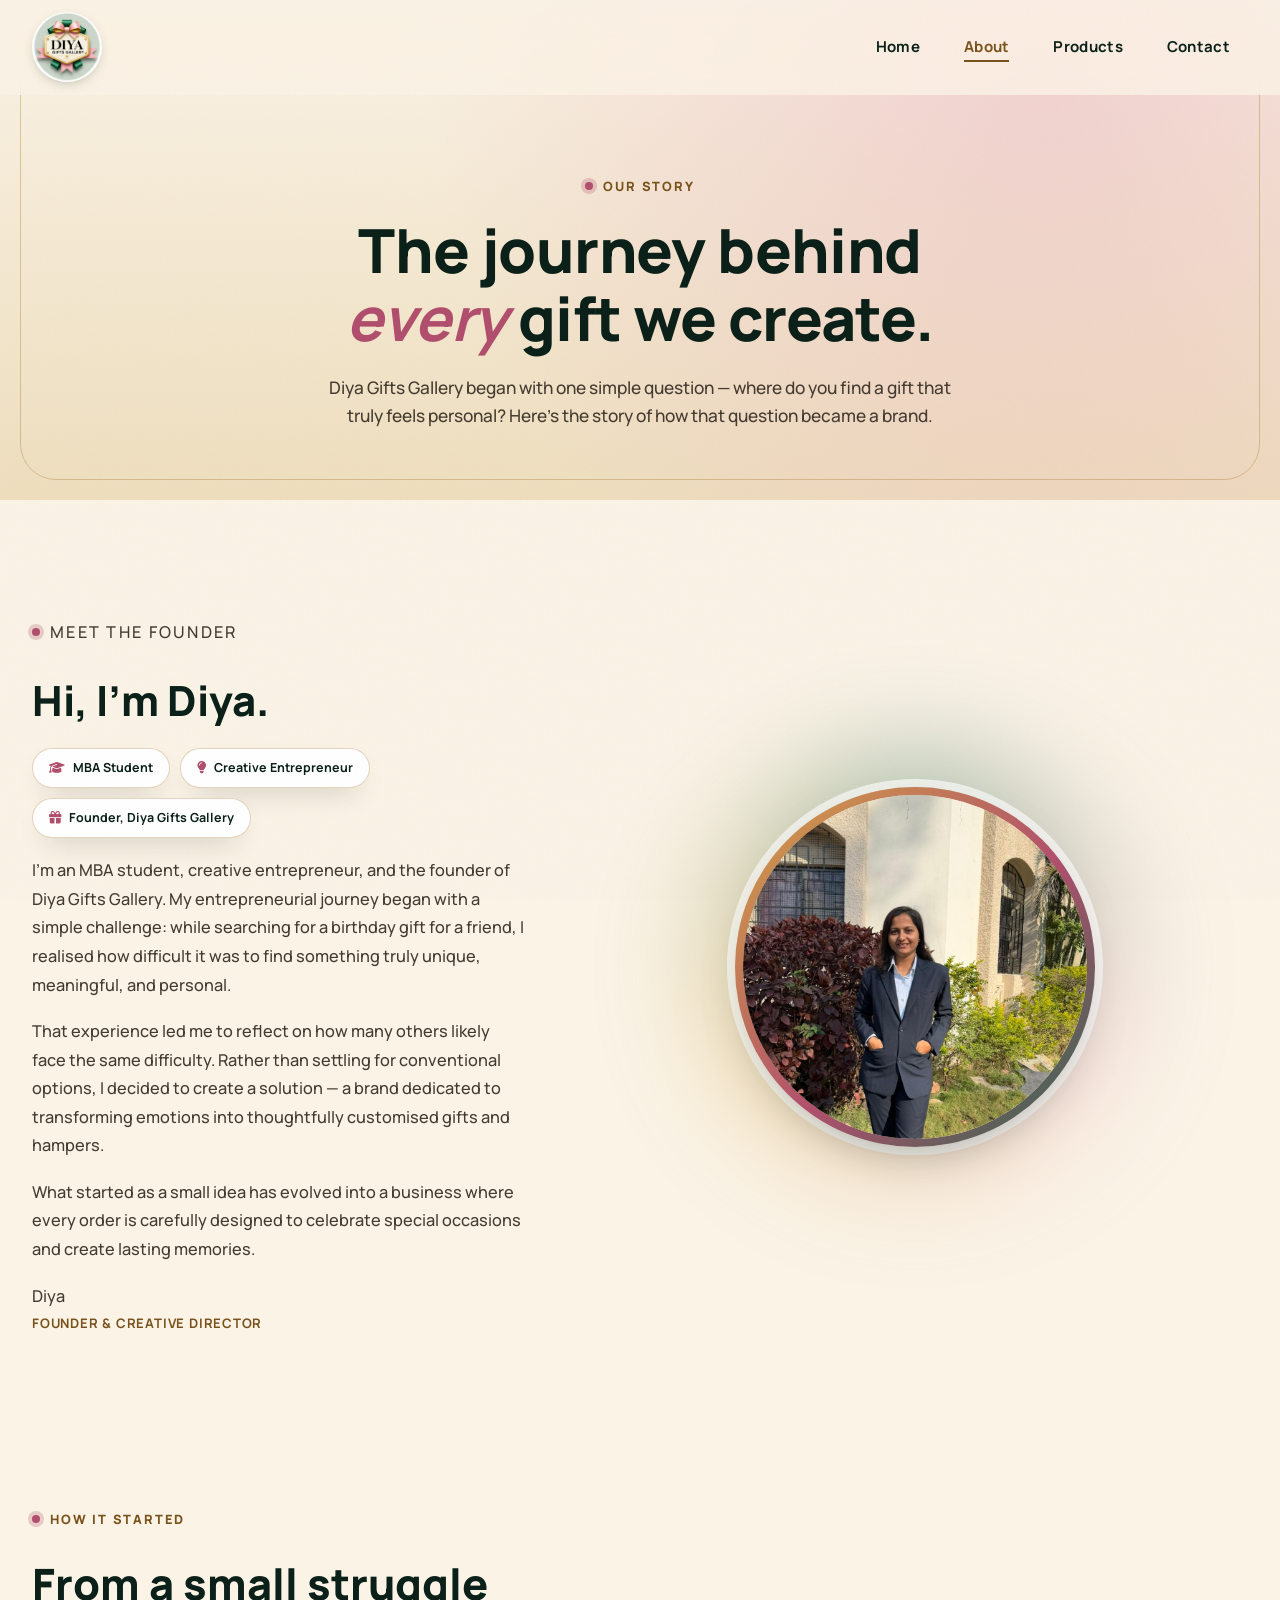
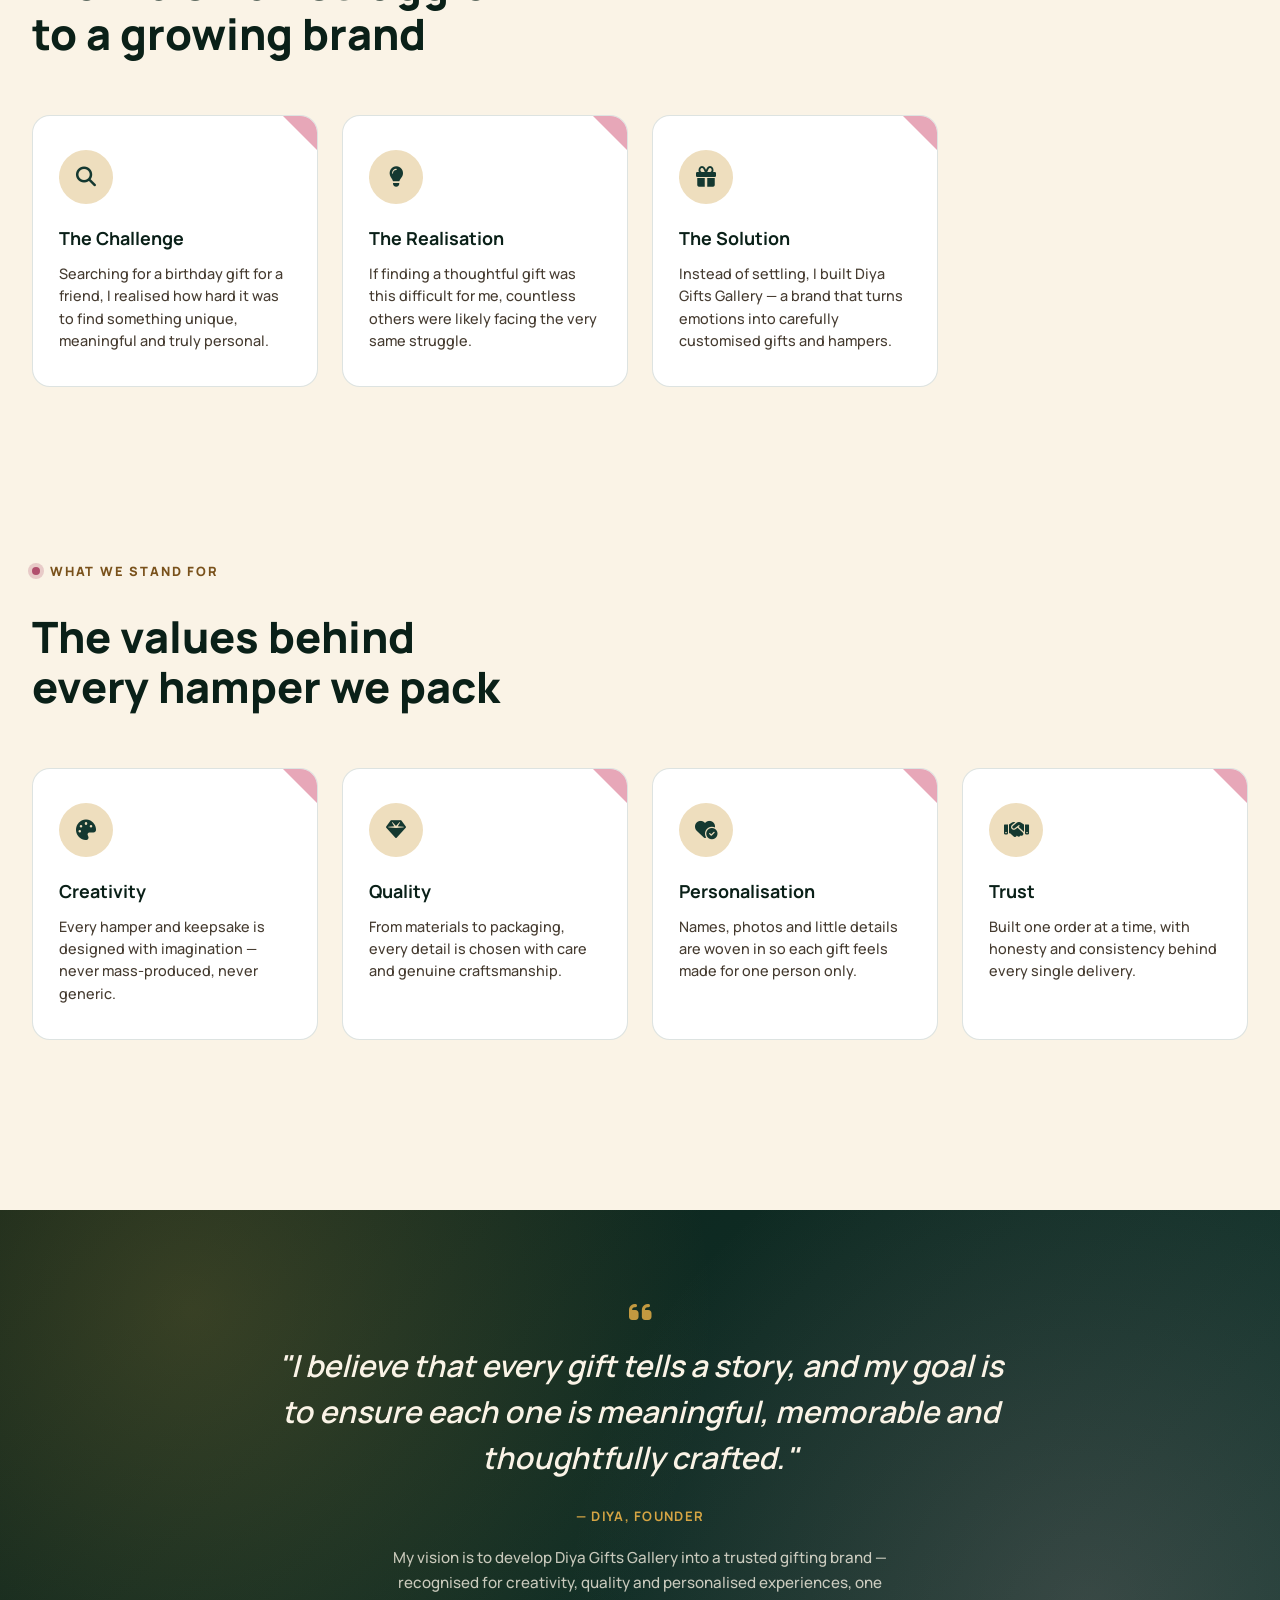
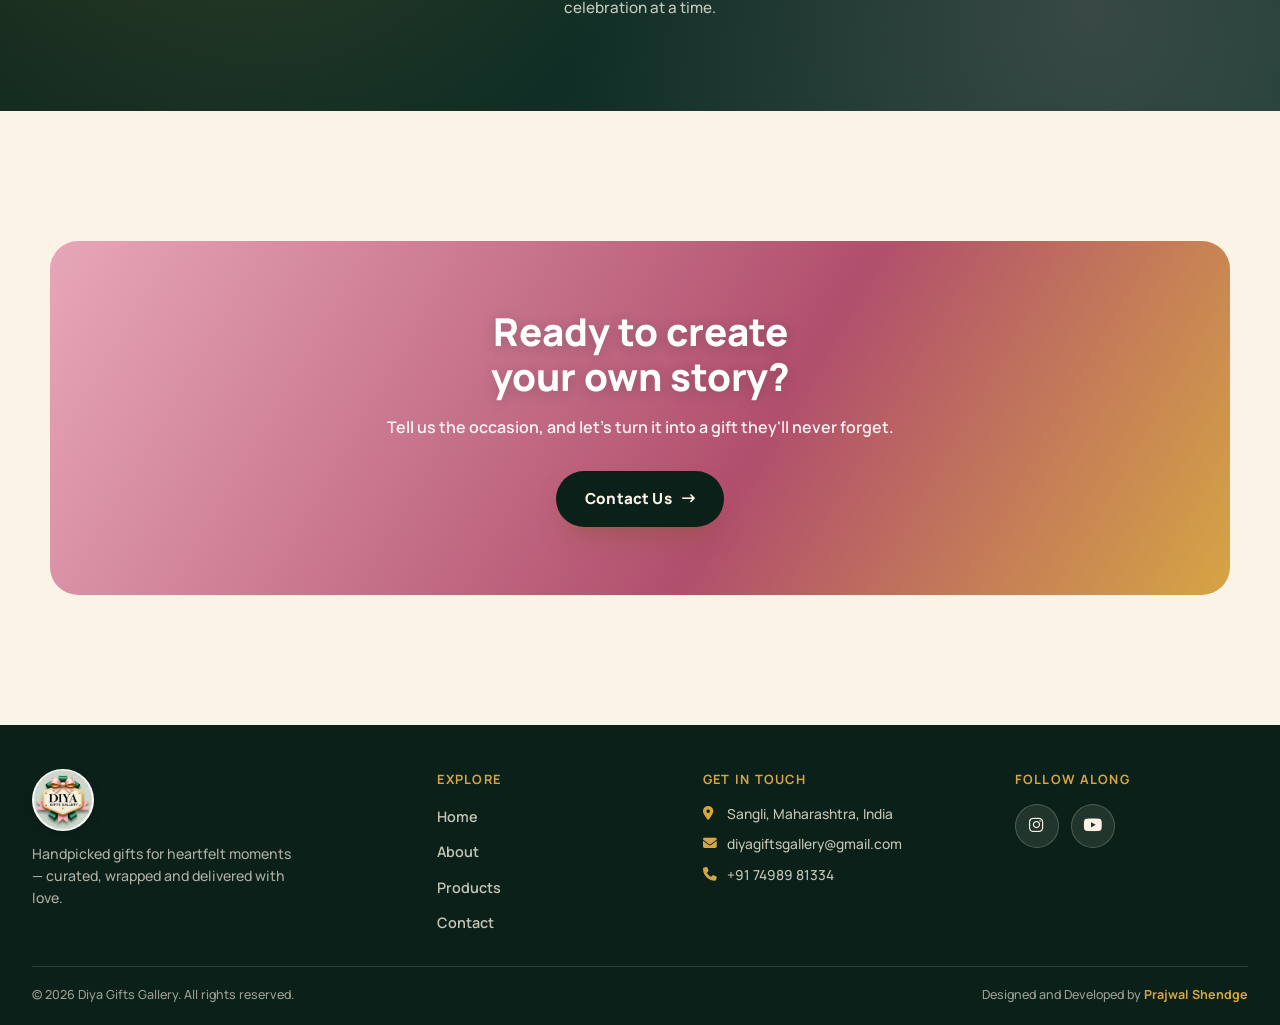
==== about.html @ cc7989a6 "Add files via upload" ====
<!DOCTYPE html>
<html lang="en">
<head>
<meta charset="UTF-8">
<meta name="viewport" content="width=device-width, initial-scale=1.0, viewport-fit=cover">
<title>About Diya | Diya Gifts Gallery</title>
<meta name="description" content="Meet Diya — MBA student, creative entrepreneur, and founder of Diya Gifts Gallery. Discover the story behind the brand and the values that shape every gift.">

<!-- Fonts -->
<link rel="preconnect" href="https://fonts.googleapis.com">
<link rel="preconnect" href="https://fonts.gstatic.com" crossorigin>
<link href="https://fonts.googleapis.com/css2?family=Manrope:ital,wght@0,400;0,500;0,600;0,700;0,800;1,500;1,600;1,700&display=swap" rel="stylesheet">

<!-- Icons -->
<link rel="stylesheet" href="https://cdnjs.cloudflare.com/ajax/libs/font-awesome/6.5.1/css/all.min.css">

<link rel="stylesheet" href="css/about.css">
<link rel="icon" href="Logo/Logo.jpeg" type="image/jpeg">
</head>
<body>

<!-- ===== Decorative grain overlay ===== -->
<div class="grain" aria-hidden="true"></div>

<!-- ===== HEADER ===== -->
<header class="site-header" id="siteHeader">
  <div class="header-inner">
    <a href="index.html" class="brand" aria-label="Diya Gifts Gallery — home">
      <img src="Logo/Logo.jpeg" alt="Diya Gifts Gallery logo" class="brand-logo">
    </a>

    <button class="nav-toggle" id="navToggle" type="button" aria-label="Open navigation menu" aria-expanded="false" aria-controls="mainNav">
      <span></span><span></span><span></span>
    </button>

    <nav class="main-nav" id="mainNav" aria-label="Primary">
      <button class="nav-close" id="navClose" type="button" aria-label="Close navigation menu">
        <i class="fa-solid fa-xmark"></i>
      </button>
      <ul>
        <li><a href="index.html" class="nav-link">Home</a></li>
        <li><a href="about.html" class="nav-link active">About</a></li>
        <li><a href="products.html" class="nav-link">Products</a></li>
        <li><a href="contact.html" class="nav-link">Contact</a></li>
      </ul>
    </nav>
  </div>

  <!-- Dimmed backdrop behind the open mobile dropdown; tap to close -->
  <div class="nav-overlay" id="navOverlay" hidden></div>
</header>

<main id="main">

  <!-- ===== PAGE HERO ===== -->
  <section class="page-hero">
    <div class="page-hero-frame" aria-hidden="true"></div>
    <div class="page-hero-inner" data-reveal>
      <p class="eyebrow"><span class="eyebrow-dot"></span>Our Story</p>
      <h1 class="page-hero-title">The journey behind<br><em>every</em> gift we create.</h1>
      <p class="page-hero-text">
        Diya Gifts Gallery began with one simple question — where do you find a
        gift that truly feels personal? Here's the story of how that question
        became a brand.
      </p>
    </div>
  </section>

  <!-- ===== FOUNDER ===== -->
  <section class="founder">
    <div class="founder-grid">

      <div class="founder-copy" data-reveal>
        <p class="eyebrow"><span class="eyebrow-dot"></span>Meet the Founder</p>
        <h2>Hi, I'm Diya.</h2>

        <div class="founder-badges">
          <span class="founder-badge"><i class="fa-solid fa-graduation-cap"></i> MBA Student</span>
          <span class="founder-badge"><i class="fa-solid fa-lightbulb"></i> Creative Entrepreneur</span>
          <span class="founder-badge"><i class="fa-solid fa-gift"></i> Founder, Diya Gifts Gallery</span>
        </div>

        <p>
          I'm an MBA student, creative entrepreneur, and the founder of Diya
          Gifts Gallery. My entrepreneurial journey began with a simple
          challenge: while searching for a birthday gift for a friend, I
          realised how difficult it was to find something truly unique,
          meaningful, and personal.
        </p>
        <p>
          That experience led me to reflect on how many others likely face
          the same difficulty. Rather than settling for conventional options,
          I decided to create a solution — a brand dedicated to transforming
          emotions into thoughtfully customised gifts and hampers.
        </p>
        <p>
          What started as a small idea has evolved into a business where
          every order is carefully designed to celebrate special occasions
          and create lasting memories.
        </p>

        <p class="founder-signature">
          Diya
          <span>Founder &amp; Creative Director</span>
        </p>
      </div>

      <div class="founder-visual" data-reveal>
        <div class="founder-glow" aria-hidden="true"></div>
        <div class="founder-frame">
          <div class="founder-frame-inner">
            <img src="Logo/AboutProfile.jpeg" alt="Diya — Founder of Diya Gifts Gallery" class="founder-photo">
          </div>
        </div>
      </div>

    </div>
  </section>

  <!-- ===== HOW IT ALL BEGAN ===== -->
  <section class="collections">
    <div class="section-head" data-reveal>
      <p class="eyebrow"><span class="eyebrow-dot"></span>How It Started</p>
      <h2>From a small struggle<br>to a growing brand</h2>
    </div>

    <div class="collection-grid">
      <article class="collection-card" data-reveal>
        <div class="card-fold" aria-hidden="true"></div>
        <div class="card-icon"><i class="fa-solid fa-magnifying-glass"></i></div>
        <h3>The Challenge</h3>
        <p>Searching for a birthday gift for a friend, I realised how hard it was to find something unique, meaningful and truly personal.</p>
      </article>

      <article class="collection-card" data-reveal>
        <div class="card-fold" aria-hidden="true"></div>
        <div class="card-icon"><i class="fa-solid fa-lightbulb"></i></div>
        <h3>The Realisation</h3>
        <p>If finding a thoughtful gift was this difficult for me, countless others were likely facing the very same struggle.</p>
      </article>

      <article class="collection-card" data-reveal>
        <div class="card-fold" aria-hidden="true"></div>
        <div class="card-icon"><i class="fa-solid fa-gift"></i></div>
        <h3>The Solution</h3>
        <p>Instead of settling, I built Diya Gifts Gallery — a brand that turns emotions into carefully customised gifts and hampers.</p>
      </article>
    </div>
  </section>

  <!-- ===== WHAT WE STAND FOR ===== -->
  <section class="collections">
    <div class="section-head" data-reveal>
      <p class="eyebrow"><span class="eyebrow-dot"></span>What We Stand For</p>
      <h2>The values behind<br>every hamper we pack</h2>
    </div>

    <div class="collection-grid">
      <article class="collection-card" data-reveal>
        <div class="card-fold" aria-hidden="true"></div>
        <div class="card-icon"><i class="fa-solid fa-palette"></i></div>
        <h3>Creativity</h3>
        <p>Every hamper and keepsake is designed with imagination — never mass-produced, never generic.</p>
      </article>

      <article class="collection-card" data-reveal>
        <div class="card-fold" aria-hidden="true"></div>
        <div class="card-icon"><i class="fa-solid fa-gem"></i></div>
        <h3>Quality</h3>
        <p>From materials to packaging, every detail is chosen with care and genuine craftsmanship.</p>
      </article>

      <article class="collection-card" data-reveal>
        <div class="card-fold" aria-hidden="true"></div>
        <div class="card-icon"><i class="fa-solid fa-heart-circle-check"></i></div>
        <h3>Personalisation</h3>
        <p>Names, photos and little details are woven in so each gift feels made for one person only.</p>
      </article>

      <article class="collection-card" data-reveal>
        <div class="card-fold" aria-hidden="true"></div>
        <div class="card-icon"><i class="fa-solid fa-handshake"></i></div>
        <h3>Trust</h3>
        <p>Built one order at a time, with honesty and consistency behind every single delivery.</p>
      </article>
    </div>
  </section>

  <!-- ===== VISION QUOTE ===== -->
  <section class="story" data-reveal>
    <div class="story-inner">
      <i class="fa-solid fa-quote-left story-quote-icon"></i>
      <p class="story-quote">
        "I believe that every gift tells a story, and my goal is to ensure
        each one is meaningful, memorable and thoughtfully crafted."
      </p>
      <p class="story-sign">— Diya, Founder</p>
      <p class="story-note">
        My vision is to develop Diya Gifts Gallery into a trusted gifting
        brand — recognised for creativity, quality and personalised
        experiences, one celebration at a time.
      </p>
    </div>
  </section>

  <!-- ===== CTA BANNER ===== -->
  <section class="cta-banner" data-reveal>
    <div class="cta-inner">
      <h2>Ready to create<br>your own story?</h2>
      <p>Tell us the occasion, and let's turn it into a gift they'll never forget.</p>
      <a href="contact.html" class="btn btn-primary btn-light">
        <span>Contact Us</span>
        <i class="fa-solid fa-arrow-right-long"></i>
      </a>
    </div>
  </section>

</main>

<!-- ===== FOOTER ===== -->
<footer class="site-footer">
  <div class="footer-top">

    <div class="footer-brand">
      <img src="Logo/Logo.jpeg" alt="Diya Gifts Gallery logo" class="footer-logo">
      <p>Handpicked gifts for heartfelt moments — curated, wrapped and delivered with love.</p>
    </div>

    <div class="footer-links">
      <h4>Explore</h4>
      <ul>
        <li><a href="index.html">Home</a></li>
        <li><a href="about.html">About</a></li>
        <li><a href="products.html">Products</a></li>
        <li><a href="contact.html">Contact</a></li>
      </ul>
    </div>

    <div class="footer-contact">
      <h4>Get in Touch</h4>
      <ul>
        <li><i class="fa-solid fa-location-dot"></i> Sangli, Maharashtra, India</li>
        <li><i class="fa-solid fa-envelope"></i> diyagiftsgallery@gmail.com</li>
        <li><i class="fa-solid fa-phone"></i> +91 74989 81334</li>
      </ul>
    </div>

    <div class="footer-social">
      <h4>Follow Along</h4>
      <div class="social-icons">
        <a href="https://instagram.com" target="_blank" rel="noopener noreferrer" aria-label="Follow us on Instagram" class="social-btn instagram">
          <i class="fa-brands fa-instagram"></i>
        </a>
        <a href="https://youtube.com" target="_blank" rel="noopener noreferrer" aria-label="Subscribe on YouTube" class="social-btn youtube">
          <i class="fa-brands fa-youtube"></i>
        </a>
      </div>
    </div>

  </div>

  <div class="footer-bottom">
    <p>&copy; <span id="year"></span> Diya Gifts Gallery. All rights reserved.</p>
    <p class="footer-credit">Designed and Developed by <span>Prajwal Shendge</span></p>
  </div>
</footer>

<button id="backToTop" class="back-to-top" aria-label="Back to top">
  <i class="fa-solid fa-arrow-up"></i>
</button>

<script>
  // ===== Current year in footer =====
  document.getElementById('year').textContent = new Date().getFullYear();

  // ===== Mobile nav (compact dropdown card, not full screen) =====
  const navToggle  = document.getElementById('navToggle');
  const navClose   = document.getElementById('navClose');
  const mainNav    = document.getElementById('mainNav');
  const navOverlay = document.getElementById('navOverlay');
  const navLinks   = document.querySelectorAll('.main-nav a');

  const isNavOpen = () => mainNav.classList.contains('open');

  function openNav() {
    mainNav.classList.add('open');
    navToggle.classList.add('open');
    navToggle.setAttribute('aria-expanded', 'true');
    navOverlay.hidden = false;
    // next frame so the fade-in transition actually runs
    requestAnimationFrame(() => navOverlay.classList.add('show'));
    document.body.classList.add('nav-lock');
  }

  function closeNav() {
    mainNav.classList.remove('open');
    navToggle.classList.remove('open');
    navToggle.setAttribute('aria-expanded', 'false');
    navOverlay.classList.remove('show');
    document.body.classList.remove('nav-lock');
    window.setTimeout(() => {
      if (!isNavOpen()) navOverlay.hidden = true;
    }, 300);
  }

  navToggle.addEventListener('click', () => {
    isNavOpen() ? closeNav() : openNav();
  });

  navClose.addEventListener('click', closeNav);
  navOverlay.addEventListener('click', closeNav);

  // Esc key closes the menu
  document.addEventListener('keydown', (e) => {
    if (e.key === 'Escape' && isNavOpen()) closeNav();
  });

  // Close mobile nav whenever a link is chosen
  navLinks.forEach(link => link.addEventListener('click', closeNav));

  // If the viewport is resized past the mobile breakpoint while the menu
  // is open (e.g. rotating a tablet or a foldable), reset it cleanly
  const mobileBreakpoint = window.matchMedia('(min-width: 861px)');
  mobileBreakpoint.addEventListener('change', (e) => {
    if (e.matches && isNavOpen()) closeNav();
  });

  // ===== Header shrink on scroll =====
  const header = document.getElementById('siteHeader');
  const backToTop = document.getElementById('backToTop');

  const onScroll = () => {
    if (window.scrollY > 40) {
      header.classList.add('scrolled');
    } else {
      header.classList.remove('scrolled');
    }
    if (window.scrollY > 500) {
      backToTop.classList.add('show');
    } else {
      backToTop.classList.remove('show');
    }
  };
  window.addEventListener('scroll', onScroll, { passive: true });
  onScroll();

  // ===== Back to top =====
  backToTop.addEventListener('click', () => {
    window.scrollTo({ top: 0, behavior: 'smooth' });
  });

  // ===== Scroll reveal animation =====
  const revealEls = document.querySelectorAll('[data-reveal]');

  if ('IntersectionObserver' in window) {
    const revealObserver = new IntersectionObserver((entries) => {
      entries.forEach(entry => {
        if (entry.isIntersecting) {
          entry.target.classList.add('is-visible');
          revealObserver.unobserve(entry.target);
        }
      });
    }, { threshold: 0.15, rootMargin: '0px 0px -60px 0px' });

    revealEls.forEach(el => revealObserver.observe(el));
  } else {
    // Fallback: show everything immediately
    revealEls.forEach(el => el.classList.add('is-visible'));
  }

  // ===== Respect reduced motion =====
  const prefersReducedMotion = window.matchMedia('(prefers-reduced-motion: reduce)').matches;
  if (prefersReducedMotion) {
    document.documentElement.classList.add('reduced-motion');
  }
</script>

</body>
</html>
---- css/about.css ----
/* =========================================================
   DIYA GIFTS GALLERY — HOME PAGE STYLES
   Palette: warm cream, deep forest green, rich rose, foil gold
   Single typeface throughout: Manrope
   ========================================================= */

:root {
  --cream:        #FAF3E6;
  --cream-deep:   #EEDEBE;
  --ink:          #1E1A14;
  --ink-soft:     #453B30;
  --green:        #143830;
  --green-deep:   #0A2018;
  --green-mid:    #29694F;
  --pink:         #E7A7B8;
  --pink-soft:    #F2CFDA;
  --rose:         #B14F6D;
  --gold:         #A7752A;
  --gold-light:   #D6A544;
  --gold-deep:    #79511B;

  --font: "Manrope", -apple-system, BlinkMacSystemFont, "Segoe UI", sans-serif;

  --radius-sm: 10px;
  --radius-md: 18px;
  --radius-lg: 28px;

  --shadow-soft: 0 20px 50px -25px rgba(10, 32, 24, 0.5);
  --shadow-card: 0 12px 30px -14px rgba(30, 26, 20, 0.32);

  --ease: cubic-bezier(0.22, 1, 0.36, 1);

  /* Reliable viewport height on mobile browsers (fallback chain) */
  --vh-full: 100vh;
}
@supports (height: 100dvh) {
  :root { --vh-full: 100dvh; }
}

/* ===== Reset ===== */
*, *::before, *::after { box-sizing: border-box; }
html {
  scroll-behavior: smooth;
  width: 100%;
  max-width: 100%;
  overflow-x: hidden;
}
html.reduced-motion { scroll-behavior: auto; }
body {
  margin: 0;
  font-family: var(--font);
  color: var(--ink);
  background: var(--cream);
  line-height: 1.6;
  -webkit-font-smoothing: antialiased;
  width: 100%;
  max-width: 100%;
  overflow-x: hidden;
  position: relative;
}
body.nav-lock { overflow: hidden; height: 100%; }
img { max-width: 100%; display: block; }
a { color: inherit; text-decoration: none; }
ul { list-style: none; margin: 0; padding: 0; }
h1, h2, h3, h4 { font-family: var(--font); margin: 0; color: var(--green-deep); }
p { margin: 0; }
button { font-family: inherit; cursor: pointer; }

/* ===== Global overflow safety net =====
   Every direct section and every flex/grid container gets min-width: 0.
   Without this, flex/grid children default to min-width: auto, which
   means they refuse to shrink below their own content's natural width —
   that's what causes text/buttons to get sliced off on narrow screens
   even when overflow-x: hidden is set on html/body. */
main > section,
.header-inner, .hero-inner, .hero-copy, .hero-visual, .hero-actions,
.hero-stats, .stat, .collection-grid, .collection-card, .trust-strip,
.trust-item, .footer-top, .footer-brand, .footer-links, .footer-contact,
.footer-social, .main-nav ul, .main-nav li {
  min-width: 0;
}

:focus-visible {
  outline: 2px solid var(--gold-deep);
  outline-offset: 3px;
  border-radius: 4px;
}

/* ===== Grain overlay for texture ===== */
.grain {
  position: fixed;
  inset: 0;
  pointer-events: none;
  z-index: 999;
  opacity: 0.035;
  mix-blend-mode: multiply;
  background-image: url("data:image/svg+xml,%3Csvg xmlns='http://www.w3.org/2000/svg' width='120' height='120'%3E%3Cfilter id='n'%3E%3CfeTurbulence type='fractalNoise' baseFrequency='0.9' numOctaves='2' stitchTiles='stitch'/%3E%3C/filter%3E%3Crect width='100%25' height='100%25' filter='url(%23n)'/%3E%3C/svg%3E");
}

/* ===== Scroll reveal ===== */
[data-reveal] {
  opacity: 0;
  transform: translateY(28px);
  transition: opacity 0.8s var(--ease), transform 0.8s var(--ease);
}
[data-reveal].is-visible { opacity: 1; transform: translateY(0); }
html.reduced-motion [data-reveal] { opacity: 1; transform: none; transition: none; }

/* =========================================================
   HEADER
   ========================================================= */
.site-header {
  position: fixed;
  top: 0; left: 0; right: 0;
  z-index: 500;
  background: rgba(250, 243, 230, 0.8);
  backdrop-filter: blur(14px) saturate(140%);
  -webkit-backdrop-filter: blur(14px) saturate(140%);
  border-bottom: 1px solid transparent;
  transition: background 0.35s var(--ease), border-color 0.35s var(--ease), box-shadow 0.35s var(--ease);
}
.site-header.scrolled {
  background: rgba(250, 243, 230, 0.96);
  border-bottom-color: rgba(167, 117, 42, 0.3);
  box-shadow: 0 10px 30px -20px rgba(10, 32, 24, 0.5);
}

.header-inner {
  position: relative;
  z-index: 2;
  max-width: 1280px;
  width: 100%;
  margin: 0 auto;
  padding: 12px 32px;
  display: flex;
  align-items: center;
  justify-content: space-between;
  gap: 24px;
  box-sizing: border-box;
}

.brand { display: inline-flex; align-items: center; flex-shrink: 0; }
.brand-logo {
  width: 70px;
  height: 70px;
  border-radius: 50%;
  object-fit: cover;
  transition: transform 0.4s var(--ease);
  box-shadow: 0 4px 14px -6px rgba(10, 32, 24, 0.4);
}
.brand:hover .brand-logo { transform: scale(1.06) rotate(-3deg); }

.main-nav ul {
  display: flex;
  align-items: center;
  gap: 8px;
}
.nav-link {
  position: relative;
  display: inline-block;
  padding: 10px 18px;
  font-size: 0.94rem;
  font-weight: 700;
  letter-spacing: 0.02em;
  color: var(--green-deep);
  border-radius: 999px;
  transition: color 0.3s var(--ease), background 0.3s var(--ease);
}
.nav-link::after {
  content: "";
  position: absolute;
  left: 18px; right: 18px; bottom: 7px;
  height: 2px;
  background: var(--gold-deep);
  transform: scaleX(0);
  transform-origin: left;
  transition: transform 0.35s var(--ease);
}
.nav-link:hover, .nav-link.active { color: var(--gold-deep); }
.nav-link:hover::after, .nav-link.active::after { transform: scaleX(1); }

/* Mobile nav toggle (hamburger) — hidden on desktop, shown ≤860px */
.nav-toggle {
  display: none;
  position: relative;
  z-index: 600;
  flex-direction: column;
  justify-content: center;
  align-items: center;
  gap: 5px;
  width: 44px;
  height: 44px;
  min-width: 44px;
  background: transparent;
  border: none;
  padding: 0;
  flex-shrink: 0;
  -webkit-tap-highlight-color: transparent;
}
.nav-toggle span {
  display: block;
  width: 24px;
  height: 2px;
  background: var(--green-deep);
  border-radius: 2px;
  transition: transform 0.35s var(--ease), opacity 0.25s var(--ease);
}
.nav-toggle.open span:nth-child(1) { transform: translateY(7px) rotate(45deg); }
.nav-toggle.open span:nth-child(2) { opacity: 0; }
.nav-toggle.open span:nth-child(3) { transform: translateY(-7px) rotate(-45deg); }

/* =========================================================
   BUTTONS
   ========================================================= */
.btn {
  position: relative;
  display: inline-flex;
  align-items: center;
  gap: 10px;
  padding: 15px 28px;
  font-family: var(--font);
  font-weight: 800;
  font-size: 0.95rem;
  letter-spacing: 0.01em;
  border-radius: 999px;
  transition: transform 0.35s var(--ease), box-shadow 0.35s var(--ease), background 0.35s var(--ease), color 0.35s var(--ease);
  border: 1.5px solid transparent;
  white-space: nowrap;
}
.btn i { font-size: 0.85em; transition: transform 0.3s var(--ease); }
.btn:hover i { transform: translateX(4px); }

.btn-primary {
  background: linear-gradient(135deg, var(--gold-light), var(--gold-deep));
  color: #fff;
  box-shadow: 0 14px 30px -14px rgba(121, 81, 27, 0.65);
}
.btn-primary:hover { transform: translateY(-3px); box-shadow: 0 20px 36px -14px rgba(121, 81, 27, 0.75); }

.btn-outline {
  background: transparent;
  color: var(--green-deep);
  border-color: rgba(20, 56, 48, 0.45);
}
.btn-outline:hover { background: rgba(20, 56, 48, 0.1); border-color: var(--green); transform: translateY(-3px); }

.btn-light {
  background: var(--green-deep);
  color: var(--cream);
}
.btn-light:hover { background: var(--green); }

/* =========================================================
   HERO
   ========================================================= */
.hero {
  position: relative;
  padding: 172px 32px 90px;
  background: radial-gradient(circle at 82% 18%, rgba(231, 167, 184, 0.4), transparent 55%),
              linear-gradient(180deg, var(--cream) 0%, var(--cream-deep) 100%);
  overflow: hidden;
}
.hero-frame {
  position: absolute;
  inset: 20px;
  border: 1px solid rgba(167, 117, 42, 0.35);
  border-radius: 36px;
  pointer-events: none;
}
.hero-inner {
  position: relative;
  max-width: 1280px;
  width: 100%;
  margin: 0 auto;
  display: grid;
  grid-template-columns: minmax(0, 1.05fr) minmax(0, 0.95fr);
  align-items: center;
  gap: 48px;
}

.eyebrow {
  display: inline-flex;
  flex-wrap: wrap;
  align-items: center;
  gap: 10px;
  max-width: 100%;
  font-size: 0.8rem;
  font-weight: 800;
  letter-spacing: 0.14em;
  text-transform: uppercase;
  color: var(--gold-deep);
  margin-bottom: 20px;
  overflow-wrap: break-word;
}
.hero-copy, .hero-visual { min-width: 0; }
.eyebrow-dot {
  width: 8px; height: 8px;
  border-radius: 50%;
  background: var(--rose);
  box-shadow: 0 0 0 4px rgba(177, 79, 109, 0.25);
}

.hero-title {
  font-size: clamp(2.6rem, 5.2vw, 4.4rem);
  font-weight: 800;
  line-height: 1.06;
  letter-spacing: -0.01em;
  color: var(--green-deep);
}
.hero-title em {
  font-style: italic;
  color: var(--rose);
  font-weight: 700;
}

.hero-text {
  margin-top: 22px;
  max-width: 480px;
  font-size: 1.08rem;
  font-weight: 500;
  color: var(--ink-soft);
}

.hero-actions {
  display: flex;
  flex-wrap: wrap;
  gap: 16px;
  margin-top: 36px;
  max-width: 100%;
}

.hero-stats {
  display: flex;
  flex-wrap: wrap;
  gap: 36px;
  margin-top: 56px;
  padding-top: 28px;
  border-top: 1px solid rgba(20, 56, 48, 0.2);
  max-width: 480px;
}
.stat { display: flex; flex-direction: column; gap: 4px; }
.stat-num {
  font-family: var(--font);
  font-size: 1.6rem;
  font-weight: 800;
  color: var(--green-deep);
}
.stat-num i { font-size: 0.75rem; color: var(--gold-deep); margin-left: 2px; }
.stat-label {
  font-size: 0.78rem;
  font-weight: 600;
  color: var(--ink-soft);
  letter-spacing: 0.02em;
}

/* Hero visual */
.hero-visual {
  position: relative;
  display: flex;
  align-items: center;
  justify-content: center;
  padding: 54px 56px;
  max-width: 100%;
}
.ribbon-glow {
  position: absolute;
  width: 560px; height: 460px;
  max-width: 90vw;
  border-radius: 50%;
  background: conic-gradient(from 120deg, var(--pink), var(--gold-light), var(--green-mid), var(--pink));
  opacity: 0.4;
  filter: blur(56px);
  animation: spin 18s linear infinite;
}
html.reduced-motion .ribbon-glow { animation: none; }
@keyframes spin { to { transform: rotate(360deg); } }

/* Wrapper is unclipped so badges can sit fully outside the image */
.hero-image-wrap {
  position: relative;
  width: min(640px, 100%);
}

.hero-image-card {
  position: relative;
  width: 100%;
  border-radius: var(--radius-lg);
  overflow: hidden;
  box-shadow: var(--shadow-soft), 0 0 0 8px rgba(255, 255, 255, 0.65);
  animation: float 6s ease-in-out infinite;
}
html.reduced-motion .hero-image-card { animation: none; }
.hero-img { width: 100%; height: auto; display: block; }
@keyframes float {
  0%, 100% { transform: translateY(0px); }
  50% { transform: translateY(-14px); }
}

/* Badges float clear of the artwork on every side — never on top of it */
.tag {
  position: absolute;
  display: inline-flex;
  align-items: center;
  gap: 8px;
  padding: 10px 16px;
  background: rgba(255, 255, 255, 0.96);
  backdrop-filter: blur(6px);
  border: 1px solid rgba(167, 117, 42, 0.3);
  border-radius: 999px;
  font-size: 0.78rem;
  font-weight: 700;
  color: var(--green-deep);
  box-shadow: var(--shadow-card);
  white-space: nowrap;
  animation: bob 5s ease-in-out infinite;
}
html.reduced-motion .tag { animation: none; }
.tag i { color: var(--rose); }
.tag-1 { top: 0; left: 6%; animation-name: bob-up; animation-delay: 0.2s; }
.tag-2 { left: 0; bottom: 18%; animation-name: bob-left; animation-delay: 1.2s; }
.tag-3 { right: 4%; bottom: 0; animation-name: bob-down; animation-delay: 0.6s; }
.tag { animation-duration: 5s; animation-timing-function: ease-in-out; animation-iteration-count: infinite; }
@keyframes bob-up {
  0%, 100% { transform: translateY(-135%); }
  50% { transform: translateY(calc(-135% - 10px)); }
}
@keyframes bob-left {
  0%, 100% { transform: translateX(-108%); }
  50% { transform: translateX(-108%) translateY(-10px); }
}
@keyframes bob-down {
  0%, 100% { transform: translateY(135%); }
  50% { transform: translateY(calc(135% - 10px)); }
}

.scroll-cue {
  position: relative;
  margin: 70px auto 0;
  width: fit-content;
  display: flex;
  flex-direction: column;
  align-items: center;
  gap: 8px;
  font-size: 0.72rem;
  font-weight: 700;
  letter-spacing: 0.14em;
  text-transform: uppercase;
  color: var(--ink-soft);
}
.scroll-cue span {
  width: 1px; height: 30px;
  background: linear-gradient(var(--gold-deep), transparent);
  animation: dropline 2s ease-in-out infinite;
}
html.reduced-motion .scroll-cue span { animation: none; }
@keyframes dropline {
  0% { transform: scaleY(0); transform-origin: top; }
  50% { transform: scaleY(1); transform-origin: top; }
  51% { transform-origin: bottom; }
  100% { transform: scaleY(0); transform-origin: bottom; }
}

/* =========================================================
   TRUST STRIP
   ========================================================= */
.trust-strip {
  max-width: 1180px;
  margin: -46px auto 0;
  position: relative;
  z-index: 5;
  background: var(--green-deep);
  border-radius: var(--radius-lg);
  padding: 38px 42px;
  display: grid;
  grid-template-columns: repeat(3, 1fr);
  gap: 32px;
  box-shadow: var(--shadow-soft);
}
.trust-item {
  display: flex;
  align-items: flex-start;
  gap: 16px;
  color: var(--cream);
}
.trust-item i {
  font-size: 1.4rem;
  color: var(--gold-light);
  margin-top: 3px;
}
.trust-item h3 {
  font-size: 1.02rem;
  color: var(--cream);
  font-weight: 700;
  margin-bottom: 4px;
}
.trust-item p {
  font-size: 0.86rem;
  font-weight: 500;
  color: rgba(250, 243, 230, 0.78);
  line-height: 1.5;
}

/* =========================================================
   COLLECTIONS
   ========================================================= */
.collections {
  max-width: 1280px;
  margin: 0 auto;
  padding: 130px 32px 40px;
}
.section-head { max-width: 560px; margin-bottom: 56px; }
.section-head h2 {
  font-size: clamp(1.9rem, 3.4vw, 2.7rem);
  font-weight: 800;
  line-height: 1.16;
  margin-top: 10px;
}

.collection-grid {
  display: grid;
  grid-template-columns: repeat(4, minmax(0, 1fr));
  gap: 24px;
}
.collection-card {
  position: relative;
  background: #fff;
  border: 1px solid rgba(20, 56, 48, 0.14);
  border-radius: var(--radius-md);
  padding: 34px 26px;
  overflow: hidden;
  transition: transform 0.4s var(--ease), box-shadow 0.4s var(--ease), border-color 0.4s var(--ease);
}
.collection-card:hover {
  transform: translateY(-8px);
  box-shadow: var(--shadow-card);
  border-color: rgba(167, 117, 42, 0.5);
}
.card-fold {
  position: absolute;
  top: 0; right: 0;
  width: 0; height: 0;
  border-style: solid;
  border-width: 0 34px 34px 0;
  border-color: transparent var(--pink) transparent transparent;
  transition: border-color 0.4s var(--ease);
}
.collection-card:hover .card-fold { border-color: transparent var(--gold-light) transparent transparent; }
.card-icon {
  width: 54px; height: 54px;
  display: flex; align-items: center; justify-content: center;
  border-radius: 50%;
  background: var(--cream-deep);
  color: var(--green);
  font-size: 1.25rem;
  margin-bottom: 20px;
  transition: background 0.4s var(--ease), color 0.4s var(--ease), transform 0.4s var(--ease);
}
.collection-card:hover .card-icon {
  background: var(--green-deep);
  color: var(--gold-light);
  transform: rotate(-8deg) scale(1.05);
}
.collection-card h3 {
  font-size: 1.12rem;
  font-weight: 700;
  margin-bottom: 10px;
}
.collection-card p {
  font-size: 0.9rem;
  font-weight: 500;
  color: var(--ink-soft);
  line-height: 1.55;
}

/* =========================================================
   STORY / QUOTE
   ========================================================= */
.story {
  margin: 130px 0;
  padding: 90px 32px;
  background: linear-gradient(135deg, var(--green-deep), var(--green));
  position: relative;
  overflow: hidden;
}
.story::before {
  content: "";
  position: absolute;
  inset: 0;
  background: radial-gradient(circle at 15% 20%, rgba(214, 165, 68, 0.22), transparent 45%),
              radial-gradient(circle at 85% 80%, rgba(231, 167, 184, 0.18), transparent 45%);
}
.story-inner {
  position: relative;
  max-width: 760px;
  margin: 0 auto;
  text-align: center;
  color: var(--cream);
}
.story-quote-icon {
  font-size: 1.6rem;
  color: var(--gold-light);
  opacity: 0.9;
  margin-bottom: 18px;
}
.story-quote {
  font-family: var(--font);
  font-style: italic;
  font-weight: 600;
  font-size: clamp(1.3rem, 2.4vw, 1.9rem);
  line-height: 1.5;
  color: var(--cream);
}
.story-sign {
  margin-top: 26px;
  font-size: 0.82rem;
  font-weight: 700;
  letter-spacing: 0.1em;
  text-transform: uppercase;
  color: var(--gold-light);
}
.story-note {
  margin: 18px auto 0;
  max-width: 560px;
  font-size: 0.95rem;
  font-weight: 500;
  line-height: 1.65;
  color: rgba(250, 243, 230, 0.78);
}

/* =========================================================
   CTA BANNER
   ========================================================= */
.cta-banner {
  max-width: 1180px;
  margin: 0 auto 130px;
  padding: 68px 40px;
  background: linear-gradient(120deg, var(--pink), var(--rose) 60%, var(--gold-light));
  border-radius: var(--radius-lg);
  text-align: center;
  position: relative;
  overflow: hidden;
}
.cta-inner { position: relative; max-width: 560px; margin: 0 auto; }
.cta-banner h2 {
  font-size: clamp(1.8rem, 3.2vw, 2.4rem);
  font-weight: 800;
  color: #fff;
  line-height: 1.18;
  text-shadow: 0 2px 14px rgba(10, 32, 24, 0.2);
}
.cta-banner p {
  margin-top: 16px;
  color: #fff;
  opacity: 0.92;
  font-size: 1rem;
  font-weight: 600;
}
.cta-banner .btn { margin-top: 30px; }

/* =========================================================
   FOOTER
   ========================================================= */
.site-footer {
  background: var(--green-deep);
  color: rgba(250, 243, 230, 0.85);
  padding: 44px 32px 0;
}
.footer-top {
  max-width: 1280px;
  margin: 0 auto;
  display: grid;
  grid-template-columns: minmax(0, 1.6fr) minmax(0, 1fr) minmax(0, 1.2fr) minmax(0, 1fr);
  gap: 32px;
  padding-bottom: 30px;
  border-bottom: 1px solid rgba(250, 243, 230, 0.14);
}
.footer-logo {
  width: 62px; height: 62px;
  border-radius: 50%;
  object-fit: cover;
  margin-bottom: 12px;
  box-shadow: 0 4px 14px -6px rgba(0,0,0,0.4);
}
.footer-brand p {
  font-size: 0.88rem;
  font-weight: 500;
  line-height: 1.55;
  max-width: 260px;
  color: rgba(250, 243, 230, 0.68);
}
.site-footer h4 {
  color: var(--gold-light);
  font-size: 0.8rem;
  letter-spacing: 0.1em;
  text-transform: uppercase;
  font-weight: 700;
  margin-bottom: 14px;
}
.footer-links ul, .footer-contact ul { display: flex; flex-direction: column; gap: 10px; }
.footer-links a {
  font-size: 0.9rem;
  font-weight: 600;
  color: rgba(250, 243, 230, 0.78);
  transition: color 0.3s var(--ease), padding-left 0.3s var(--ease);
}
.footer-links a:hover { color: var(--gold-light); padding-left: 4px; }
.footer-contact li {
  display: flex;
  align-items: flex-start;
  gap: 10px;
  font-size: 0.86rem;
  font-weight: 500;
  color: rgba(250, 243, 230, 0.78);
  line-height: 1.5;
}
.footer-contact i { color: var(--gold-light); margin-top: 3px; width: 14px; }

.social-icons { display: flex; gap: 12px; }
.social-btn {
  width: 44px; height: 44px;
  display: flex; align-items: center; justify-content: center;
  border-radius: 50%;
  background: rgba(250, 243, 230, 0.1);
  border: 1px solid rgba(250, 243, 230, 0.2);
  font-size: 1.05rem;
  color: var(--cream);
  transition: transform 0.35s var(--ease), background 0.35s var(--ease), border-color 0.35s var(--ease), color 0.35s var(--ease);
}
.social-btn.instagram:hover {
  background: linear-gradient(135deg, #f9ce34, #ee2a7b, #6228d7);
  border-color: transparent;
  transform: translateY(-4px) rotate(-6deg);
}
.social-btn.youtube:hover {
  background: #ff0000;
  border-color: transparent;
  transform: translateY(-4px) rotate(6deg);
}

.footer-bottom {
  max-width: 1280px;
  margin: 0 auto;
  padding: 18px 0 20px;
  display: flex;
  justify-content: space-between;
  align-items: center;
  flex-wrap: wrap;
  gap: 8px;
  font-size: 0.78rem;
  font-weight: 500;
  color: rgba(250, 243, 230, 0.6);
}
.footer-credit span { color: var(--gold-light); font-weight: 700; }

/* =========================================================
   BACK TO TOP
   ========================================================= */
.back-to-top {
  position: fixed;
  right: 20px;
  bottom: 20px;
  width: 48px; height: 48px;
  border-radius: 50%;
  background: var(--green-deep);
  color: var(--gold-light);
  border: none;
  display: flex;
  align-items: center;
  justify-content: center;
  font-size: 1rem;
  box-shadow: var(--shadow-card);
  opacity: 0;
  visibility: hidden;
  transform: translateY(12px);
  transition: opacity 0.35s var(--ease), transform 0.35s var(--ease), visibility 0.35s;
  z-index: 400;
  /* keep clear of device home-indicator / notch areas */
  margin-right: env(safe-area-inset-right, 0);
  margin-bottom: env(safe-area-inset-bottom, 0);
}
.back-to-top.show { opacity: 1; visibility: visible; transform: translateY(0); }
.back-to-top:hover { background: var(--green); }

/* =========================================================
   RESPONSIVE
   ========================================================= */

/* ----- Large tablets / small laptops ----- */
@media (max-width: 1024px) {
  .hero-inner { grid-template-columns: minmax(0, 1fr); text-align: center; }
  .hero-text { margin-left: auto; margin-right: auto; }
  .hero-actions { justify-content: center; }
  .hero-stats { margin-left: auto; margin-right: auto; justify-content: center; }
  .hero-visual { margin-top: 40px; }
  .collection-grid { grid-template-columns: repeat(2, minmax(0, 1fr)); }
  .footer-top { grid-template-columns: minmax(0, 1fr) minmax(0, 1fr); }
}

/* ----- Mobile navigation kicks in here: phones + most tablets in portrait -----
   The menu is a full-width dropdown bar attached flush to the bottom edge
   of the header (position: absolute; top: 100% relative to .header-inner,
   which spans the full viewport width below the 1280px breakpoint) — so
   there is never a gap, regardless of header height at any screen size.
   The close (X) button has been removed; tapping the hamburger again, an
   outside tap on the overlay, or Esc all close the menu. Background now
   matches the header's own cream tone instead of dark green. */
@media (max-width: 860px) {

  .nav-toggle { display: flex; }

  .nav-overlay {
    position: fixed;
    inset: 0;
    background: rgba(6, 16, 12, 0.55);
    opacity: 0;
    z-index: 540;
    transition: opacity 0.3s var(--ease);
  }
  .nav-overlay.show { opacity: 1; }
  .nav-overlay[hidden] { display: none; }

  .main-nav {
    position: absolute;
    top: 100%;
    left: 0;
    right: 0;
    width: 100%;
    max-width: 100%;
    margin: 0;
    max-height: min(420px, calc(var(--vh-full) - 110px));
    overflow-y: auto;
    -webkit-overflow-scrolling: touch;
    background: rgba(250, 243, 230, 0.98);
    backdrop-filter: blur(14px) saturate(140%);
    -webkit-backdrop-filter: blur(14px) saturate(140%);
    border-top: 1px solid rgba(167, 117, 42, 0.25);
    box-shadow: var(--shadow-soft);
    padding: 14px 20px 22px;
    opacity: 0;
    visibility: hidden;
    transform: translateY(-10px);
    transform-origin: top center;
    transition: opacity 0.3s var(--ease), transform 0.3s var(--ease), visibility 0.3s;
    z-index: 550;
  }
  .main-nav.open {
    opacity: 1;
    visibility: visible;
    transform: translateY(0);
  }

  .main-nav ul {
    flex-direction: column;
    align-items: stretch;
    gap: 4px;
    width: 100%;
  }
  .main-nav ul li + li {
    border-top: 1px solid rgba(20, 56, 48, 0.1);
  }
  .nav-link {
    display: block;
    width: 100%;
    text-align: left;
    color: var(--green-deep);
    font-size: 1.02rem;
    padding: 15px 18px;
    border-radius: 12px;
  }
  .nav-link::after { left: 18px; right: 18px; bottom: 8px; background: var(--gold-deep); }
  .nav-link:hover, .nav-link.active {
    color: var(--gold-deep);
    background: rgba(20, 56, 48, 0.06);
  }

  .nav-close { display: none; }

  .trust-strip { grid-template-columns: 1fr; }
  .story { margin: 90px 0; padding: 70px 24px; }
  .cta-banner { margin-bottom: 90px; }
}

/* On desktop/tablet-landscape widths above the breakpoint, mobile-only
   nav chrome must never render or take up layout space. */
@media (min-width: 861px) {
  .nav-close, .nav-overlay { display: none; }
}

/* ----- Small tablets / large phones (landscape) ----- */
@media (max-width: 640px) {
  .header-inner { padding: 10px 18px; }
  .brand-logo { width: 52px; height: 52px; }

  .hero { padding: 132px 20px 70px; }
  .hero-frame { inset: 10px; border-radius: 24px; }
  .hero-title { font-size: clamp(2.1rem, 9vw, 2.8rem); }
  .hero-stats { flex-wrap: wrap; gap: 20px 28px; }
  .trust-strip { padding: 28px 20px; margin-top: -30px; border-radius: var(--radius-md); gap: 22px; }
  .collections { padding: 90px 18px 20px; }
  .collection-grid { grid-template-columns: minmax(0, 1fr); }
  .cta-banner { padding: 46px 22px; border-radius: var(--radius-md); }
  .footer-top { grid-template-columns: minmax(0, 1fr); gap: 24px; padding-bottom: 24px; }
  .footer-bottom { flex-direction: column; text-align: center; }
  .hero-image-wrap { width: min(340px, 88vw); }
  .tag { font-size: 0.68rem; padding: 8px 12px; }
}

/* ----- Small phones ----- */
@media (max-width: 400px) {
  .header-inner { padding: 8px 14px; }
  .brand-logo { width: 46px; height: 46px; }
  .nav-toggle { width: 40px; height: 40px; min-width: 40px; }
  .hero-title { font-size: 2rem; }
  .eyebrow { font-size: 0.72rem; }
  .hero-text { font-size: 1rem; }
  .btn { padding: 13px 20px; font-size: 0.86rem; white-space: normal; text-align: center; }
  .hero-stats { gap: 18px 22px; }
  .stat-num { font-size: 1.35rem; }
  .main-nav ul { max-width: 100%; }
}

/* ----- Short / landscape phone screens: keep the dropdown reachable ----- */
@media (max-width: 860px) and (max-height: 480px) {
  .main-nav {
    max-height: min(300px, calc(var(--vh-full) - 80px));
  }
  .nav-link { padding: 12px 16px; font-size: 0.95rem; }
}

/* =========================================================
   ABOUT PAGE — PAGE HERO
   (Same visual language as the home hero: soft radial cream
   background + hairline frame, but centered/text-only.)
   ========================================================= */
.page-hero {
  position: relative;
  padding: 172px 32px 70px;
  background: radial-gradient(circle at 82% 18%, rgba(231, 167, 184, 0.4), transparent 55%),
              linear-gradient(180deg, var(--cream) 0%, var(--cream-deep) 100%);
  overflow: hidden;
  text-align: center;
}
.page-hero-frame {
  position: absolute;
  inset: 20px;
  border: 1px solid rgba(167, 117, 42, 0.35);
  border-radius: 36px;
  pointer-events: none;
}
.page-hero-inner {
  position: relative;
  max-width: 820px;
  width: 100%;
  margin: 0 auto;
  min-width: 0;
}
.page-hero .eyebrow { justify-content: center; }
.page-hero-title {
  font-size: clamp(2.4rem, 5vw, 3.8rem);
  font-weight: 800;
  line-height: 1.12;
  letter-spacing: -0.01em;
  color: var(--green-deep);
}
.page-hero-title em { font-style: italic; color: var(--rose); font-weight: 700; }
.page-hero-text {
  margin: 22px auto 0;
  max-width: 640px;
  font-size: 1.08rem;
  font-weight: 500;
  color: var(--ink-soft);
}

/* =========================================================
   ABOUT PAGE — FOUNDER SECTION
   ========================================================= */
.founder {
  max-width: 1280px;
  margin: 0 auto;
  padding: 100px 32px 40px;
}
.founder-grid {
  display: grid;
  grid-template-columns: minmax(0, 0.85fr) minmax(0, 1.15fr);
  align-items: center;
  gap: 56px;
}
.founder-copy, .founder-visual { min-width: 0; }

.founder-copy h2 {
  margin-top: 10px;
  font-size: clamp(1.9rem, 3.4vw, 2.6rem);
  font-weight: 800;
  line-height: 1.16;
}
.founder-copy p {
  margin-top: 18px;
  max-width: 560px;
  font-size: 1.02rem;
  font-weight: 500;
  color: var(--ink-soft);
  line-height: 1.75;
}
.founder-badges {
  display: flex;
  flex-wrap: wrap;
  gap: 10px;
  margin-top: 24px;
}
.founder-badge {
  display: inline-flex;
  align-items: center;
  gap: 8px;
  padding: 9px 16px;
  background: #fff;
  border: 1px solid rgba(167, 117, 42, 0.3);
  border-radius: 999px;
  font-size: 0.78rem;
  font-weight: 700;
  color: var(--green-deep);
  box-shadow: var(--shadow-card);
  white-space: nowrap;
}
.founder-badge i { color: var(--rose); }

.founder-signature {
  margin-top: 30px;
  font-size: 1.02rem;
  font-weight: 800;
  color: var(--green-deep);
}
.founder-signature span {
  display: block;
  margin-top: 2px;
  font-size: 0.82rem;
  font-weight: 700;
  letter-spacing: 0.06em;
  text-transform: uppercase;
  color: var(--gold-deep);
}

/* Founder portrait: monogram medallion, matches hero image card styling */
.founder-visual {
  position: relative;
  display: flex;
  align-items: center;
  justify-content: center;
  padding: 30px;
}
.founder-glow {
  position: absolute;
  width: 420px; height: 420px;
  max-width: 85vw;
  border-radius: 50%;
  background: conic-gradient(from 120deg, var(--pink), var(--gold-light), var(--green-mid), var(--pink));
  opacity: 0.4;
  filter: blur(56px);
  animation: spin 18s linear infinite;
}
html.reduced-motion .founder-glow { animation: none; }

.founder-frame {
  position: relative;
  width: min(360px, 100%);
  aspect-ratio: 1 / 1;
  border-radius: 50%;
  padding: 8px;
  background: linear-gradient(135deg, var(--gold-light), var(--rose) 55%, var(--green-mid));
  box-shadow: var(--shadow-soft), 0 0 0 8px rgba(255, 255, 255, 0.65);
}
.founder-frame-inner {
  width: 100%;
  height: 100%;
  border-radius: 50%;
  background: var(--cream-deep);
  display: flex;
  align-items: center;
  justify-content: center;
  overflow: hidden;
}
.founder-photo {
  width: 100%;
  height: 100%;
  object-fit: cover;
  object-position: center 32%;
  display: block;
}

/* =========================================================
   ABOUT PAGE — RESPONSIVE
   ========================================================= */
@media (max-width: 1024px) {
  .founder-grid { grid-template-columns: minmax(0, 1fr); text-align: center; }
  .founder-copy p { margin-left: auto; margin-right: auto; }
  .founder-badges { justify-content: center; }
  .founder-visual { margin-top: 10px; order: -1; }
}

@media (max-width: 640px) {
  .page-hero { padding: 132px 20px 56px; }
  .page-hero-frame { inset: 10px; border-radius: 24px; }
  .page-hero-title { font-size: clamp(2rem, 8.5vw, 2.6rem); }
  .founder { padding: 70px 18px 20px; }
  .founder-frame { width: min(260px, 78vw); }
  .founder-badge { font-size: 0.72rem; padding: 8px 13px; }
}

@media (max-width: 400px) {
  .page-hero-text { font-size: 1rem; }
  .founder-copy h2 { font-size: 1.7rem; }
  .founder-copy p { font-size: 0.96rem; }
}
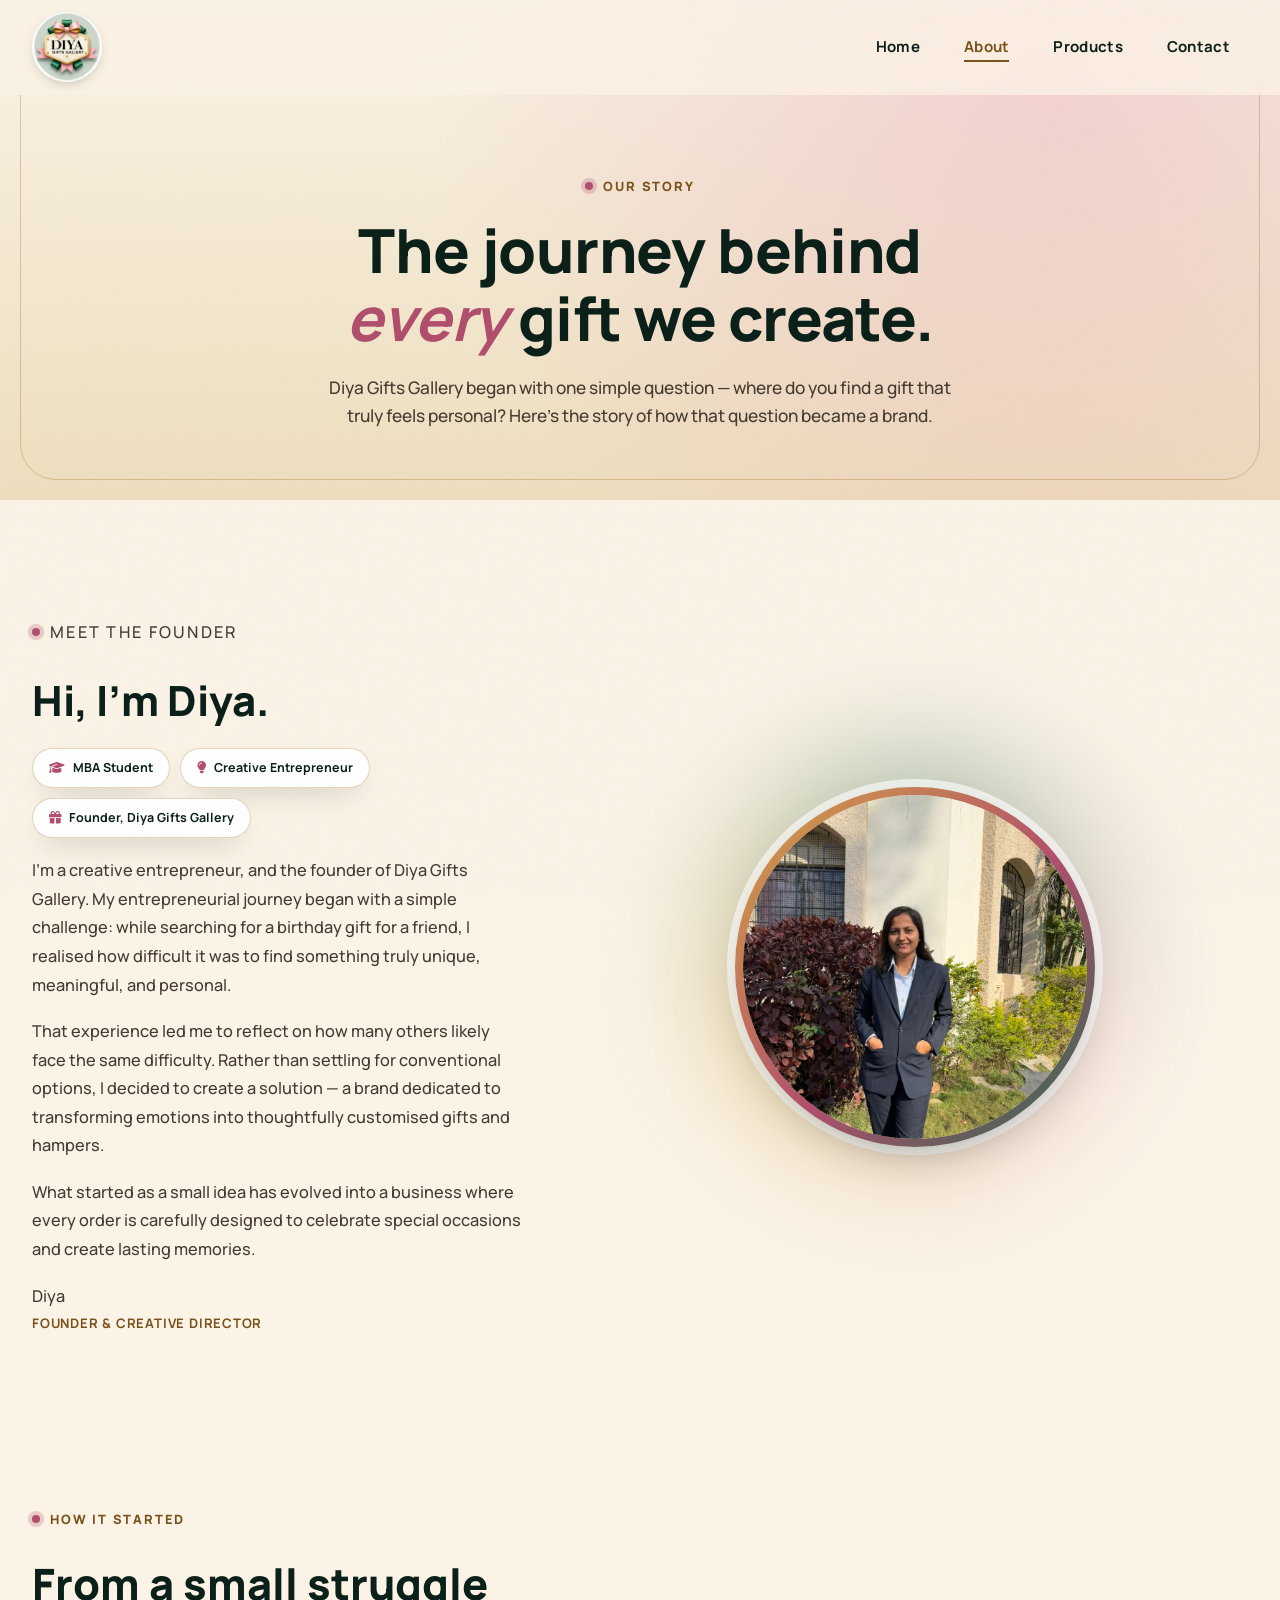
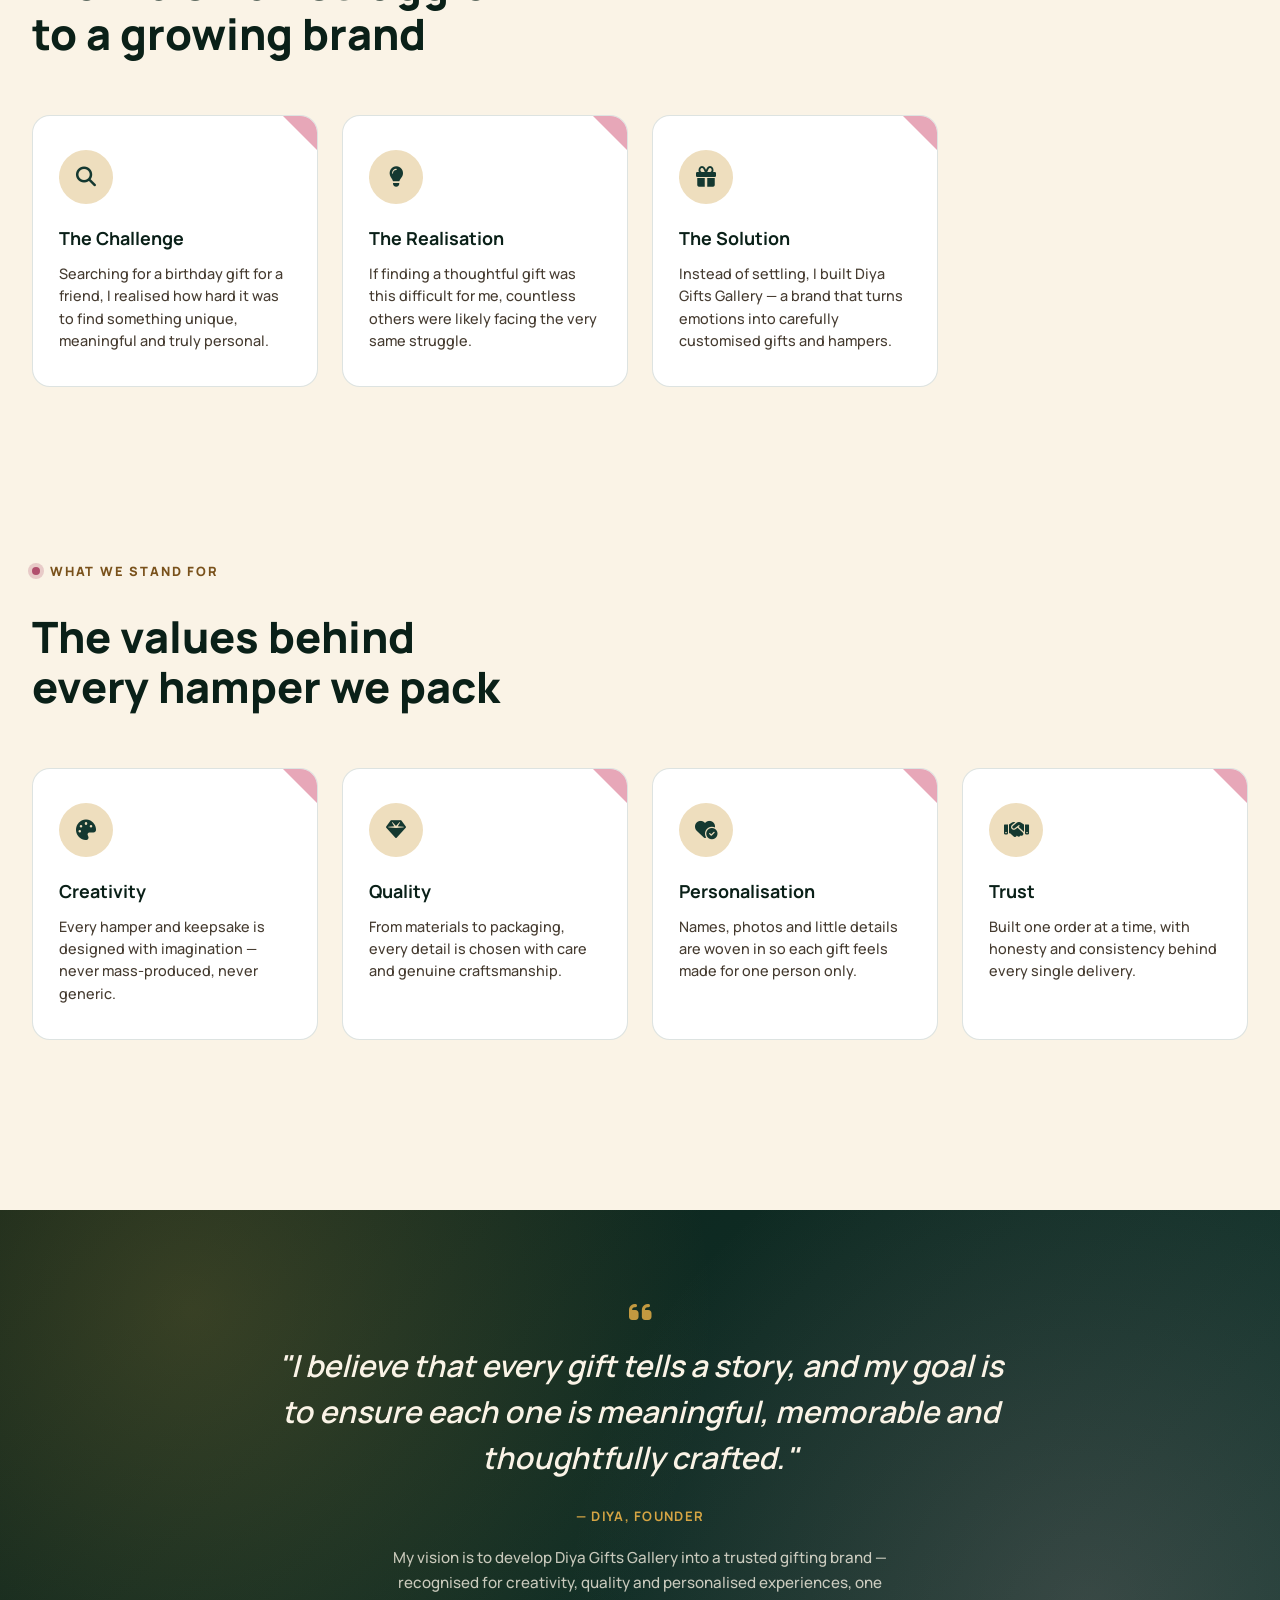
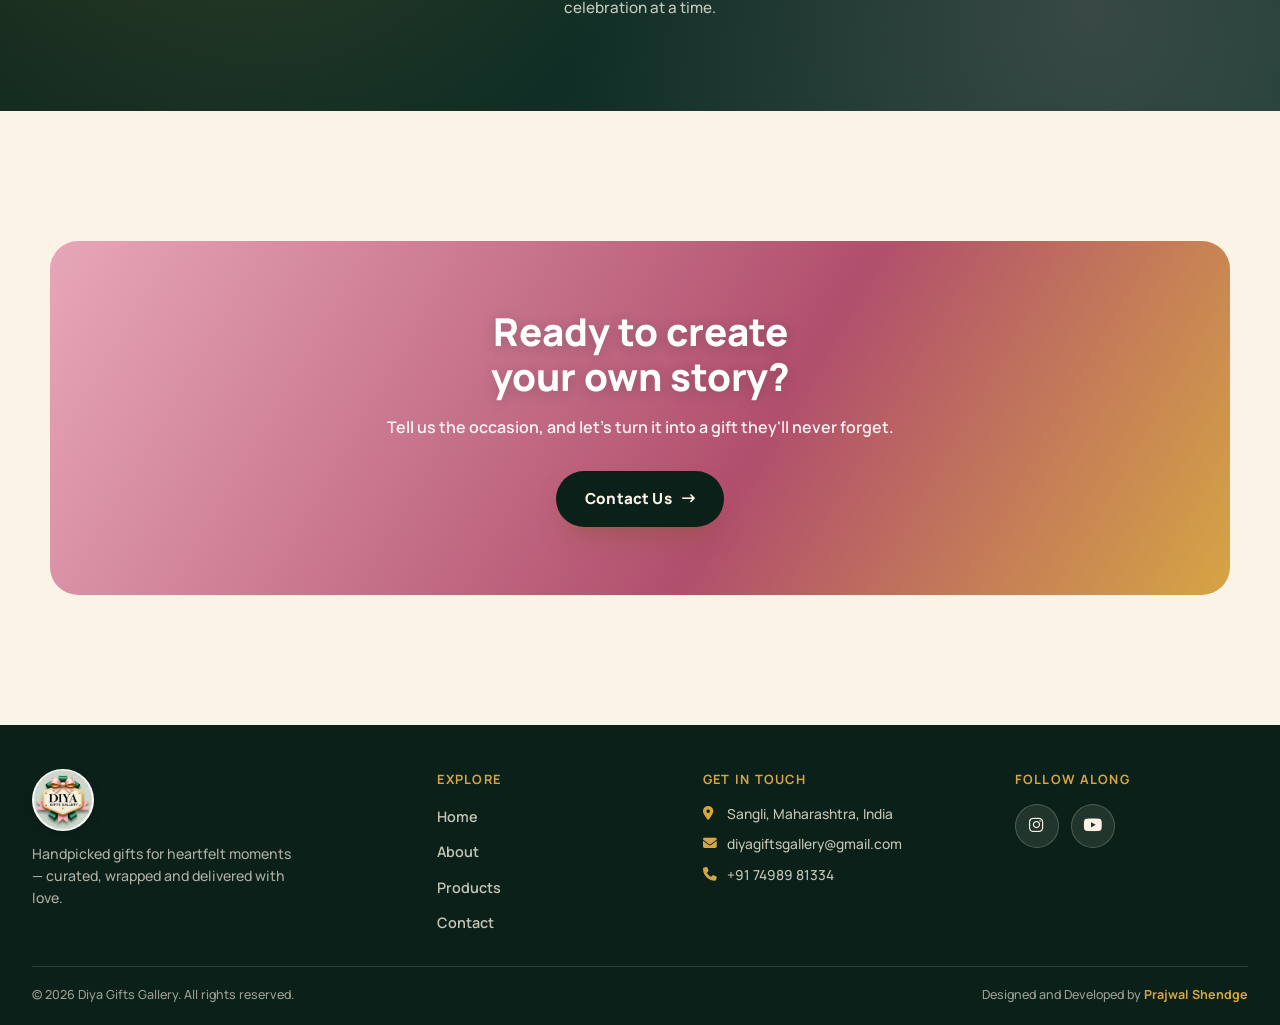
==== commit 605534c0: "Add files via upload" ====
--- a/about.html
+++ b/about.html
@@ -81,7 +81,7 @@
         </div>
 
         <p>
-          I'm an MBA student, creative entrepreneur, and the founder of Diya
+          I'm a creative entrepreneur, and the founder of Diya
           Gifts Gallery. My entrepreneurial journey began with a simple
           challenge: while searching for a birthday gift for a friend, I
           realised how difficult it was to find something truly unique,
@@ -248,10 +248,10 @@
     <div class="footer-social">
       <h4>Follow Along</h4>
       <div class="social-icons">
-        <a href="https://instagram.com" target="_blank" rel="noopener noreferrer" aria-label="Follow us on Instagram" class="social-btn instagram">
+        <a href="https://www.instagram.com/diya_gifts_gallery/?hl=en" target="_blank" rel="noopener noreferrer" aria-label="Follow us on Instagram" class="social-btn instagram">
           <i class="fa-brands fa-instagram"></i>
         </a>
-        <a href="https://youtube.com" target="_blank" rel="noopener noreferrer" aria-label="Subscribe on YouTube" class="social-btn youtube">
+        <a href="https://www.youtube.com/@diya_gift_gallery" target="_blank" rel="noopener noreferrer" aria-label="Subscribe on YouTube" class="social-btn youtube">
           <i class="fa-brands fa-youtube"></i>
         </a>
       </div>
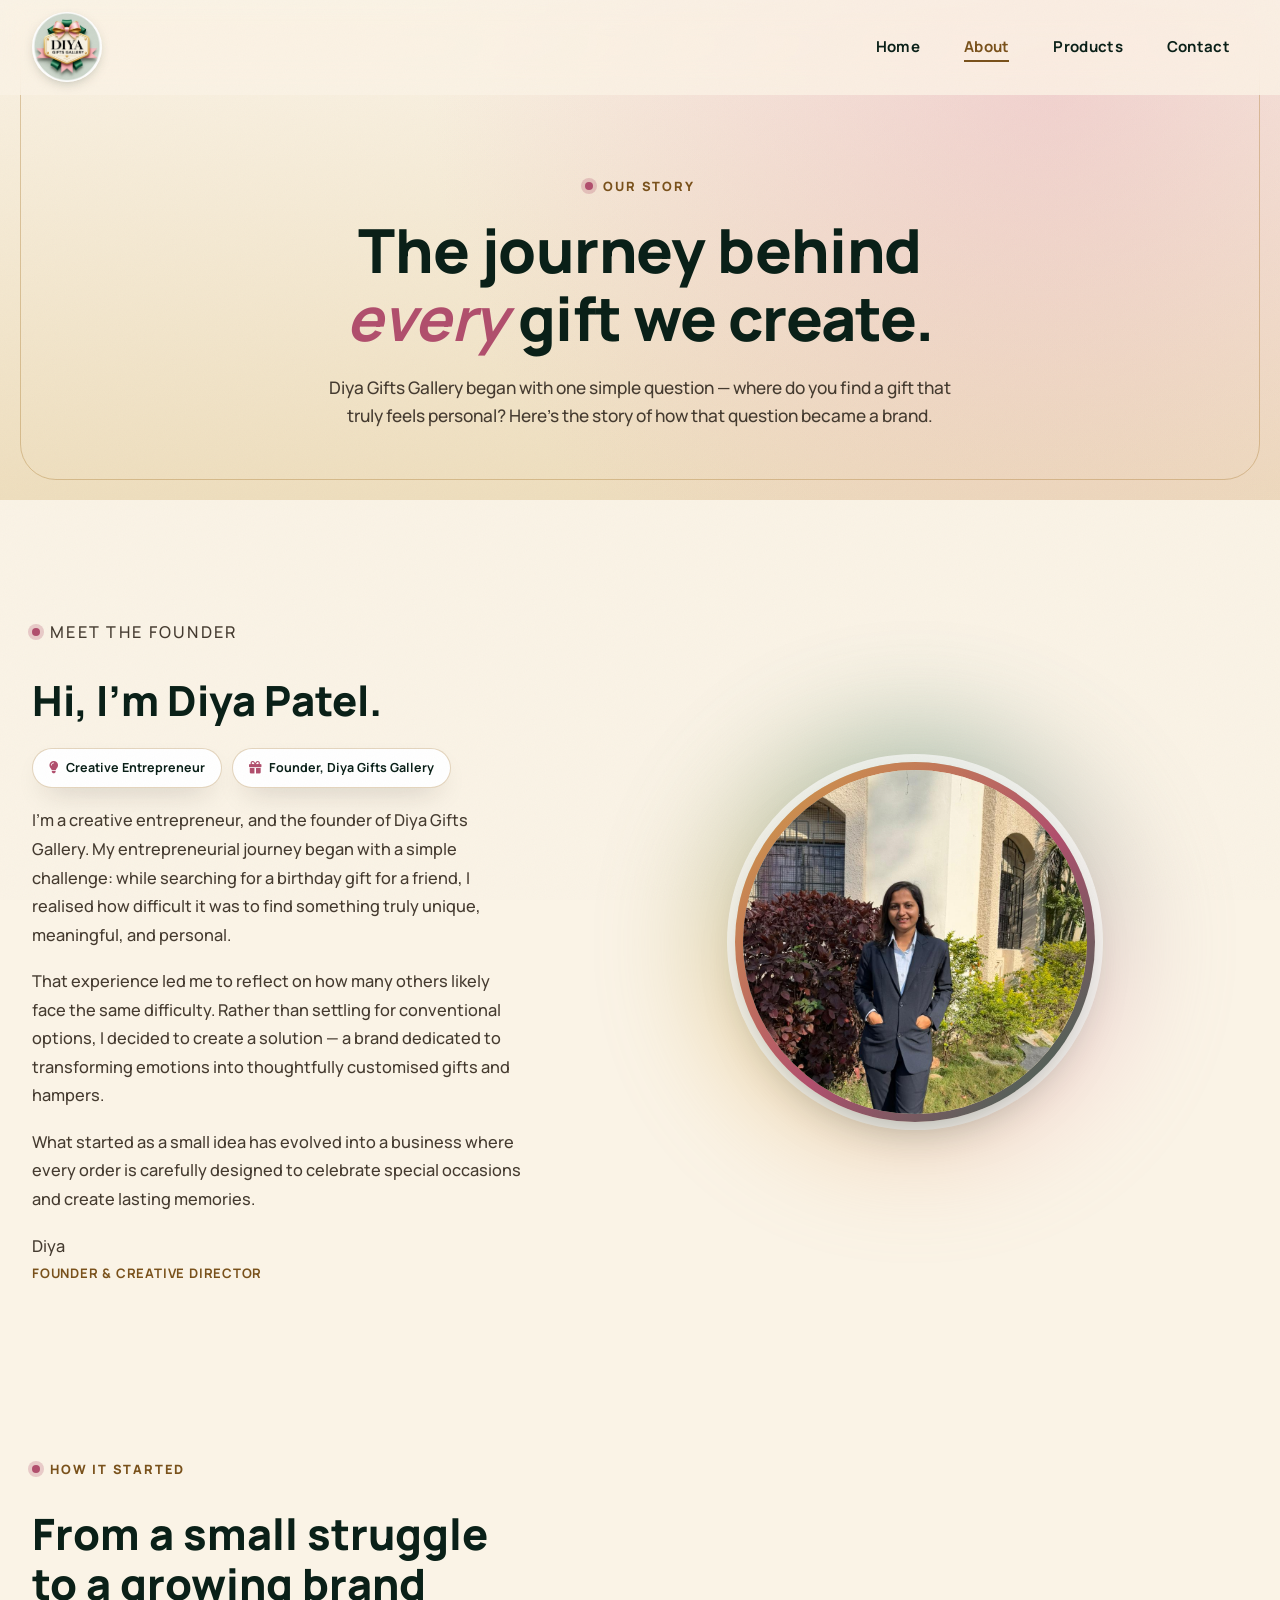
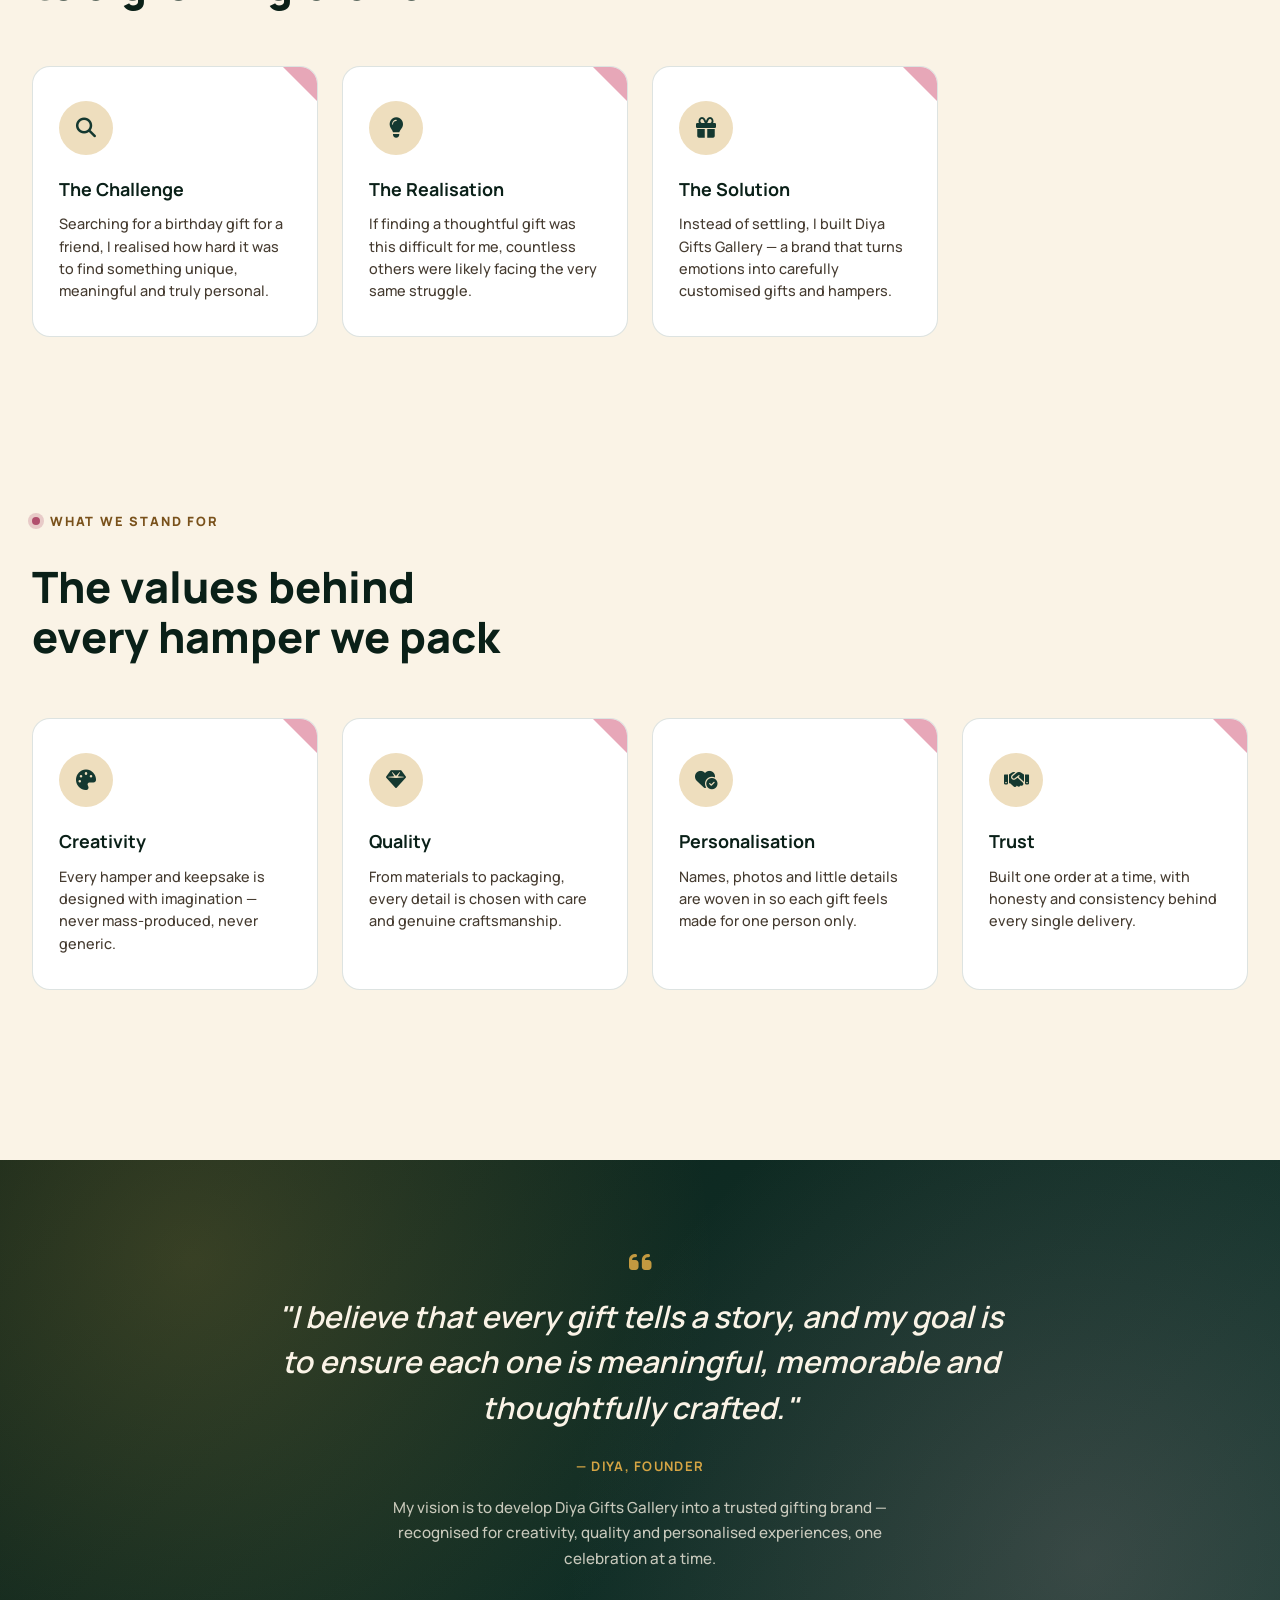
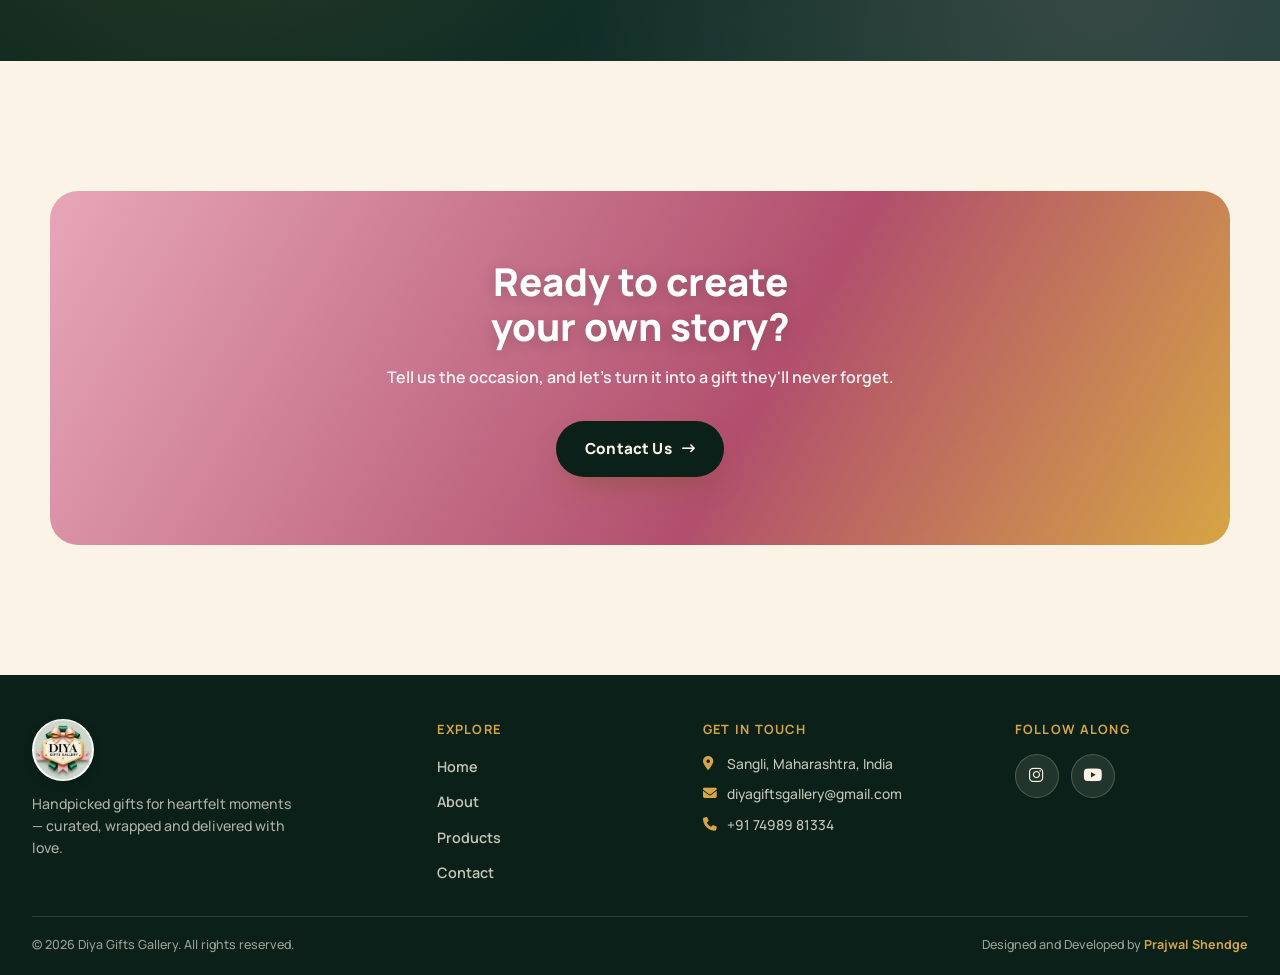
==== commit 96f27e1c: "Update about.html" ====
--- a/about.html
+++ b/about.html
@@ -72,10 +72,9 @@
 
       <div class="founder-copy" data-reveal>
         <p class="eyebrow"><span class="eyebrow-dot"></span>Meet the Founder</p>
-        <h2>Hi, I'm Diya.</h2>
+        <h2>Hi, I'm Diya Patel.</h2>
 
         <div class="founder-badges">
-          <span class="founder-badge"><i class="fa-solid fa-graduation-cap"></i> MBA Student</span>
           <span class="founder-badge"><i class="fa-solid fa-lightbulb"></i> Creative Entrepreneur</span>
           <span class="founder-badge"><i class="fa-solid fa-gift"></i> Founder, Diya Gifts Gallery</span>
         </div>
@@ -376,4 +375,4 @@
 </script>
 
 </body>
-</html>+</html>
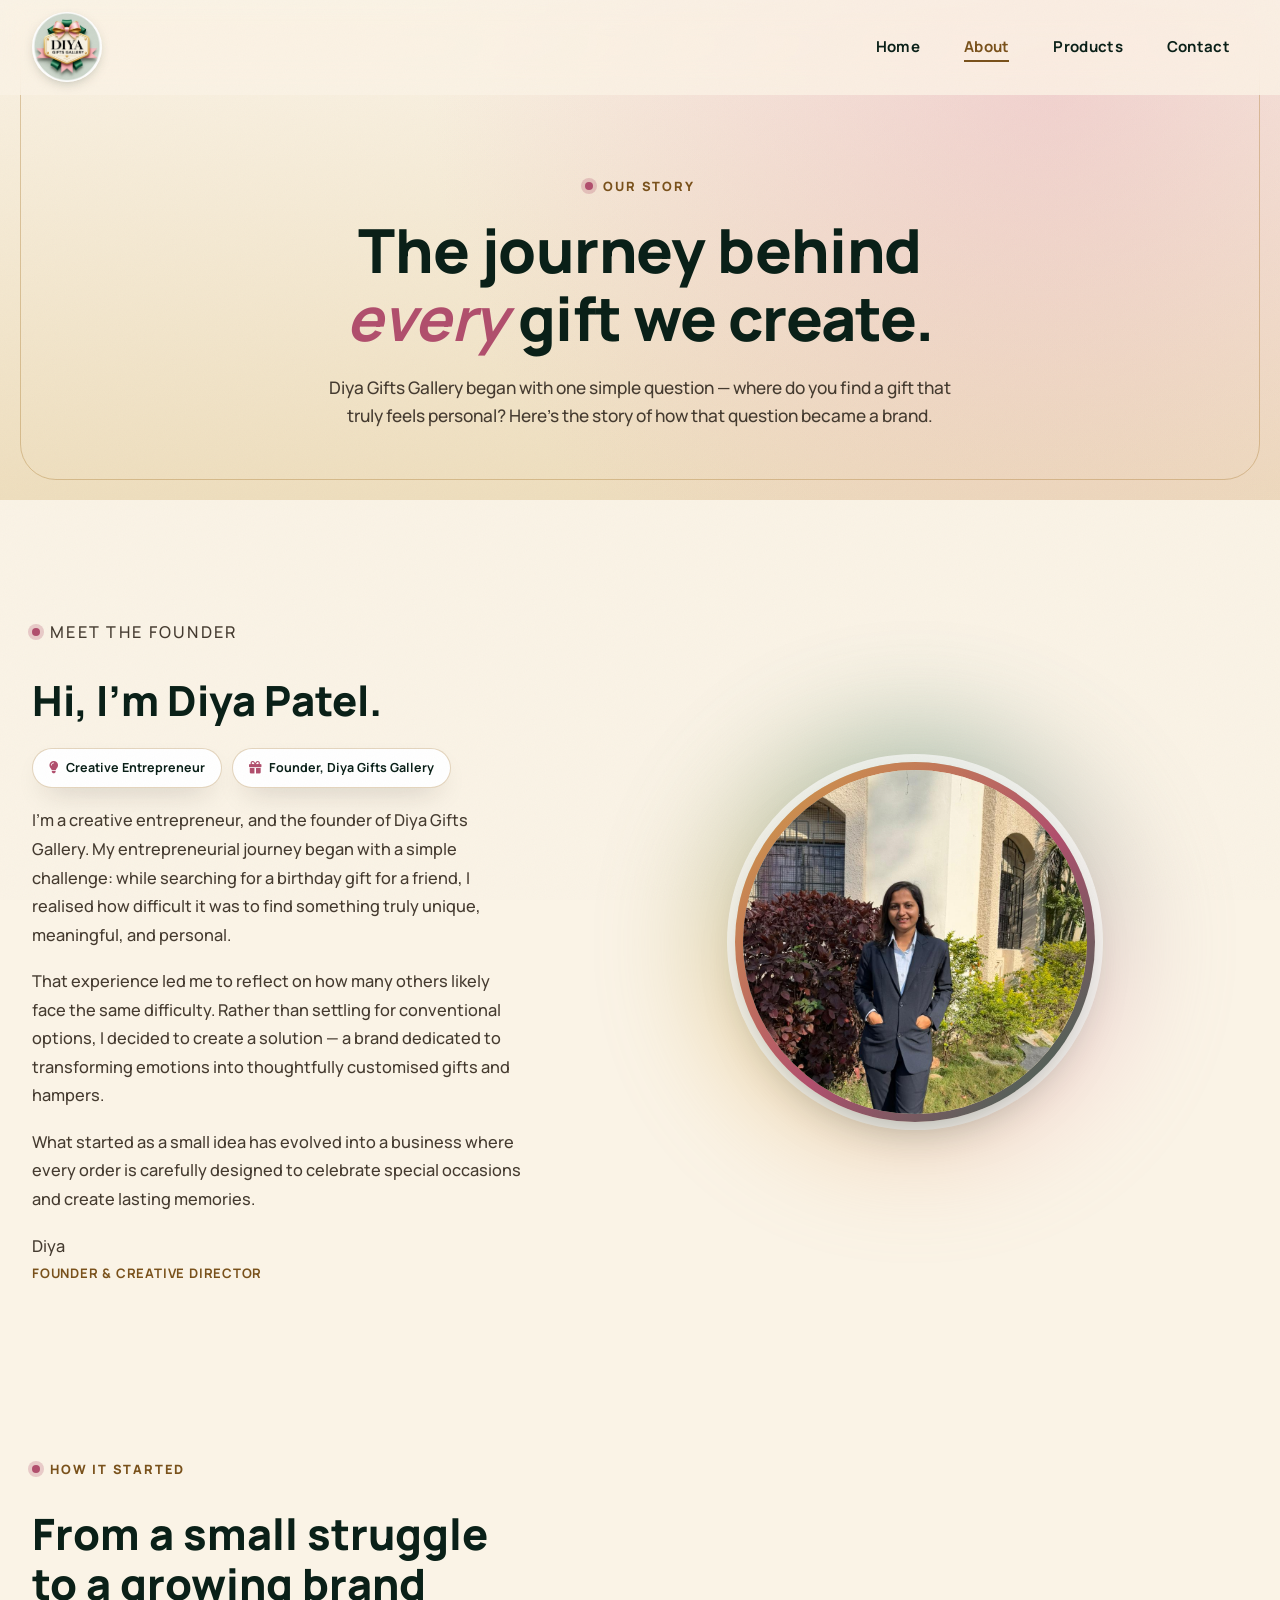
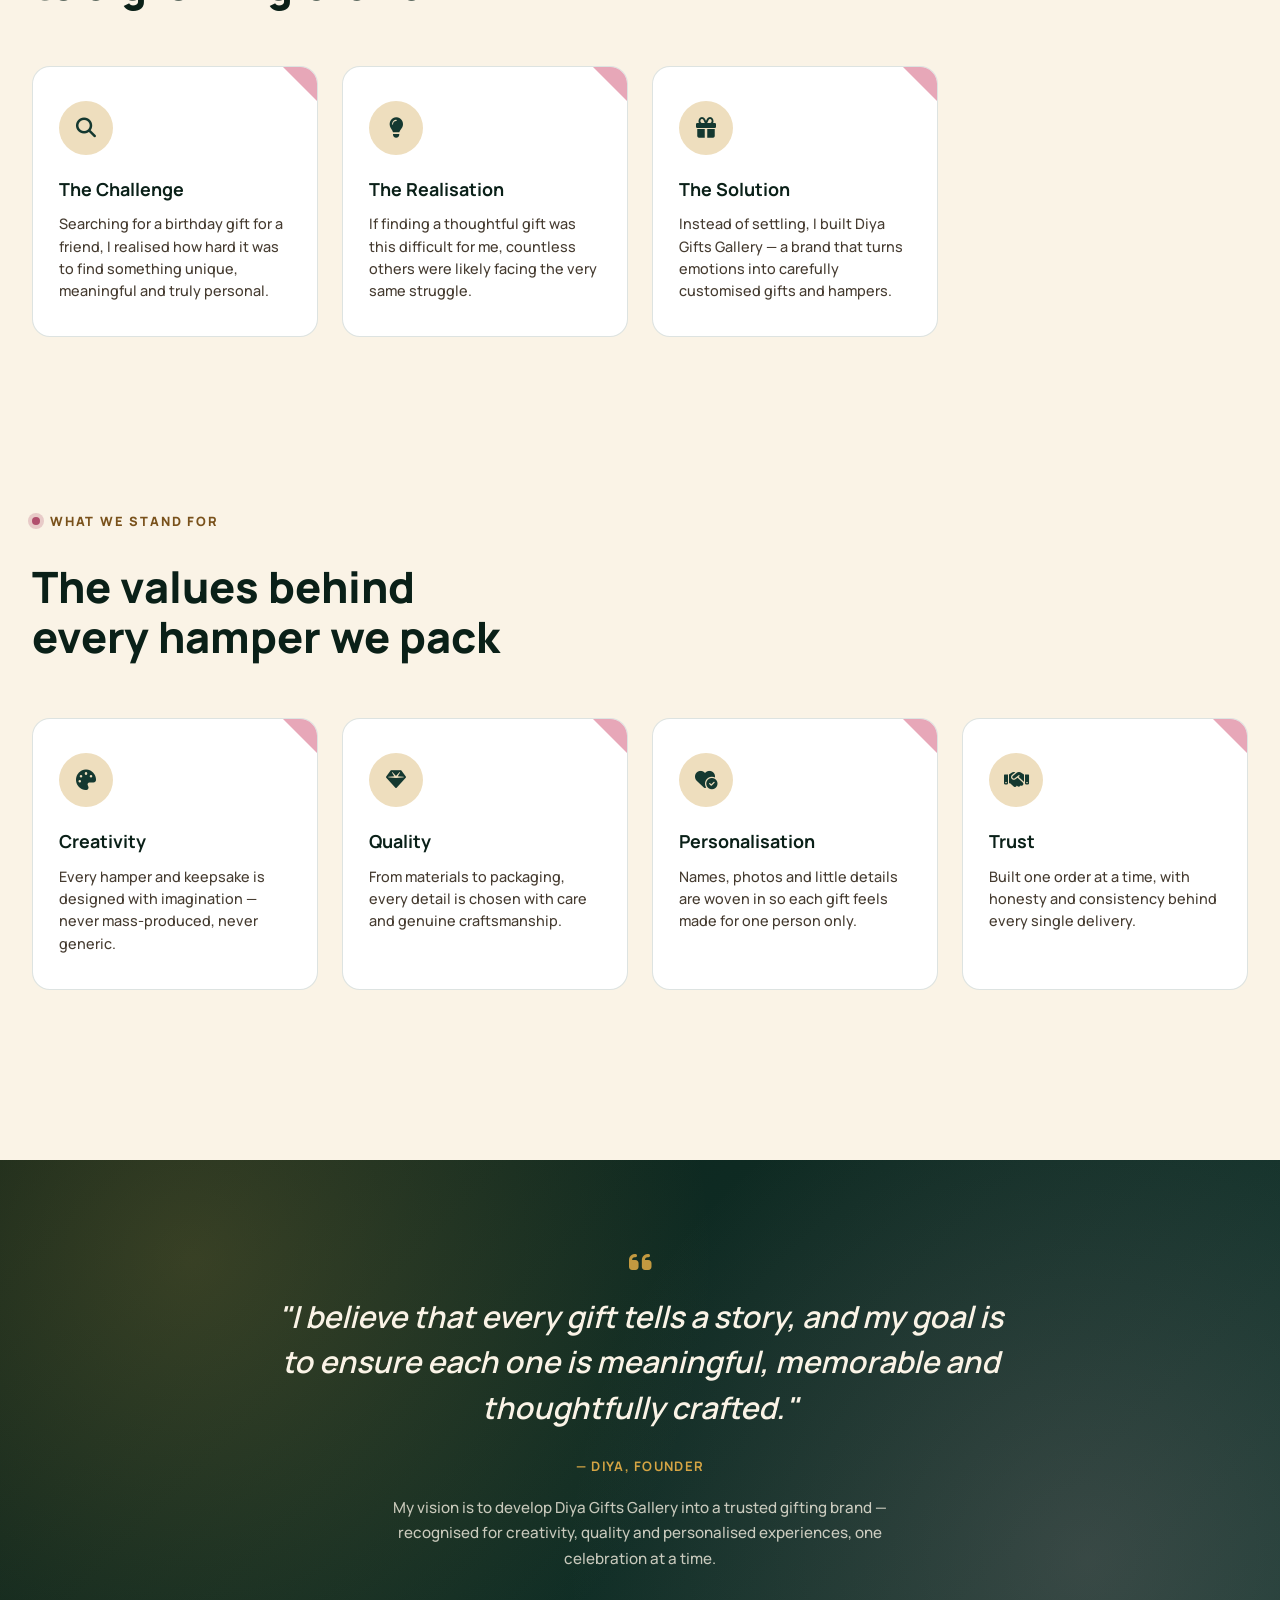
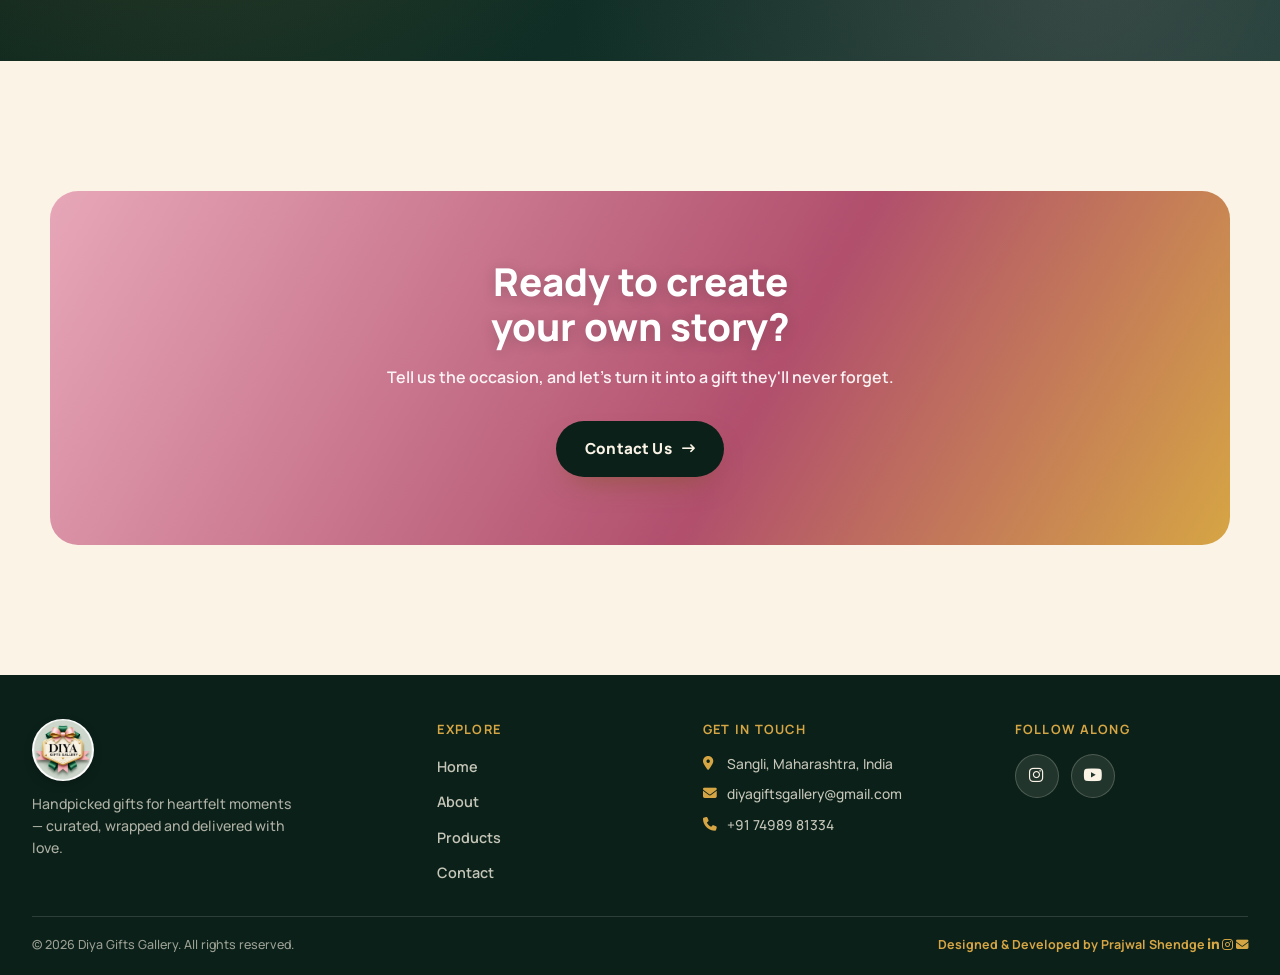
==== commit 42edad30: "Update about.html" ====
--- a/about.html
+++ b/about.html
@@ -260,7 +260,20 @@
 
   <div class="footer-bottom">
     <p>&copy; <span id="year"></span> Diya Gifts Gallery. All rights reserved.</p>
-    <p class="footer-credit">Designed and Developed by <span>Prajwal Shendge</span></p>
+    <p class="footer-credit">
+      <span class="credit-text">Designed & Developed by <span>Prajwal Shendge</span></span>
+      <span class="credit-social">
+        <a href="https://www.linkedin.com/in/prajwal-shendge/" target="_blank" rel="noopener noreferrer" aria-label="Prajwal Shendge on LinkedIn" class="credit-social-btn linkedin">
+          <i class="fa-brands fa-linkedin-in"></i>
+        </a>
+        <a href="https://www.instagram.com/prajwalshendge22/" target="_blank" rel="noopener noreferrer" aria-label="Prajwal Shendge on Instagram" class="credit-social-btn instagram">
+          <i class="fa-brands fa-instagram"></i>
+        </a>
+        <a href="mailto:prajwalshendge22@gmail.com" aria-label="Email Prajwal Shendge" class="credit-social-btn gmail">
+          <i class="fa-solid fa-envelope"></i>
+        </a>
+      </span>
+    </p>
   </div>
 </footer>
 
